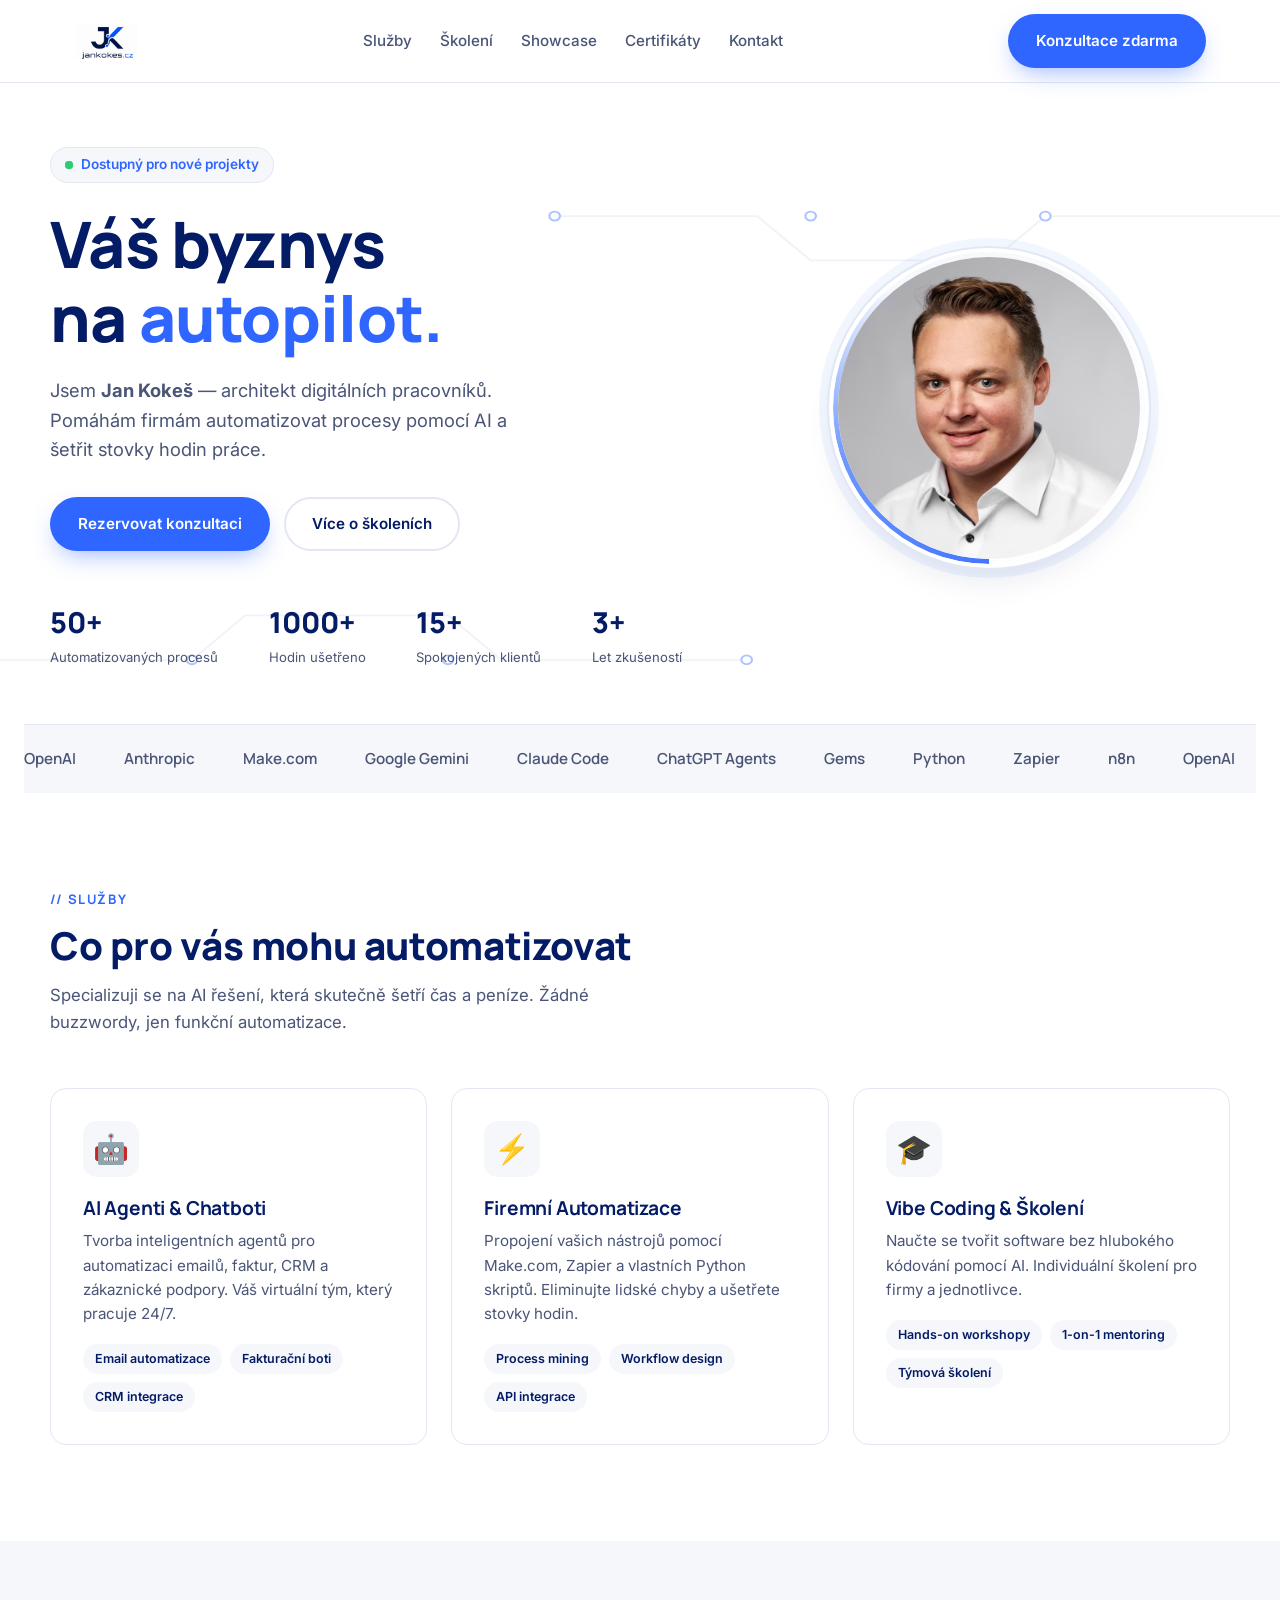
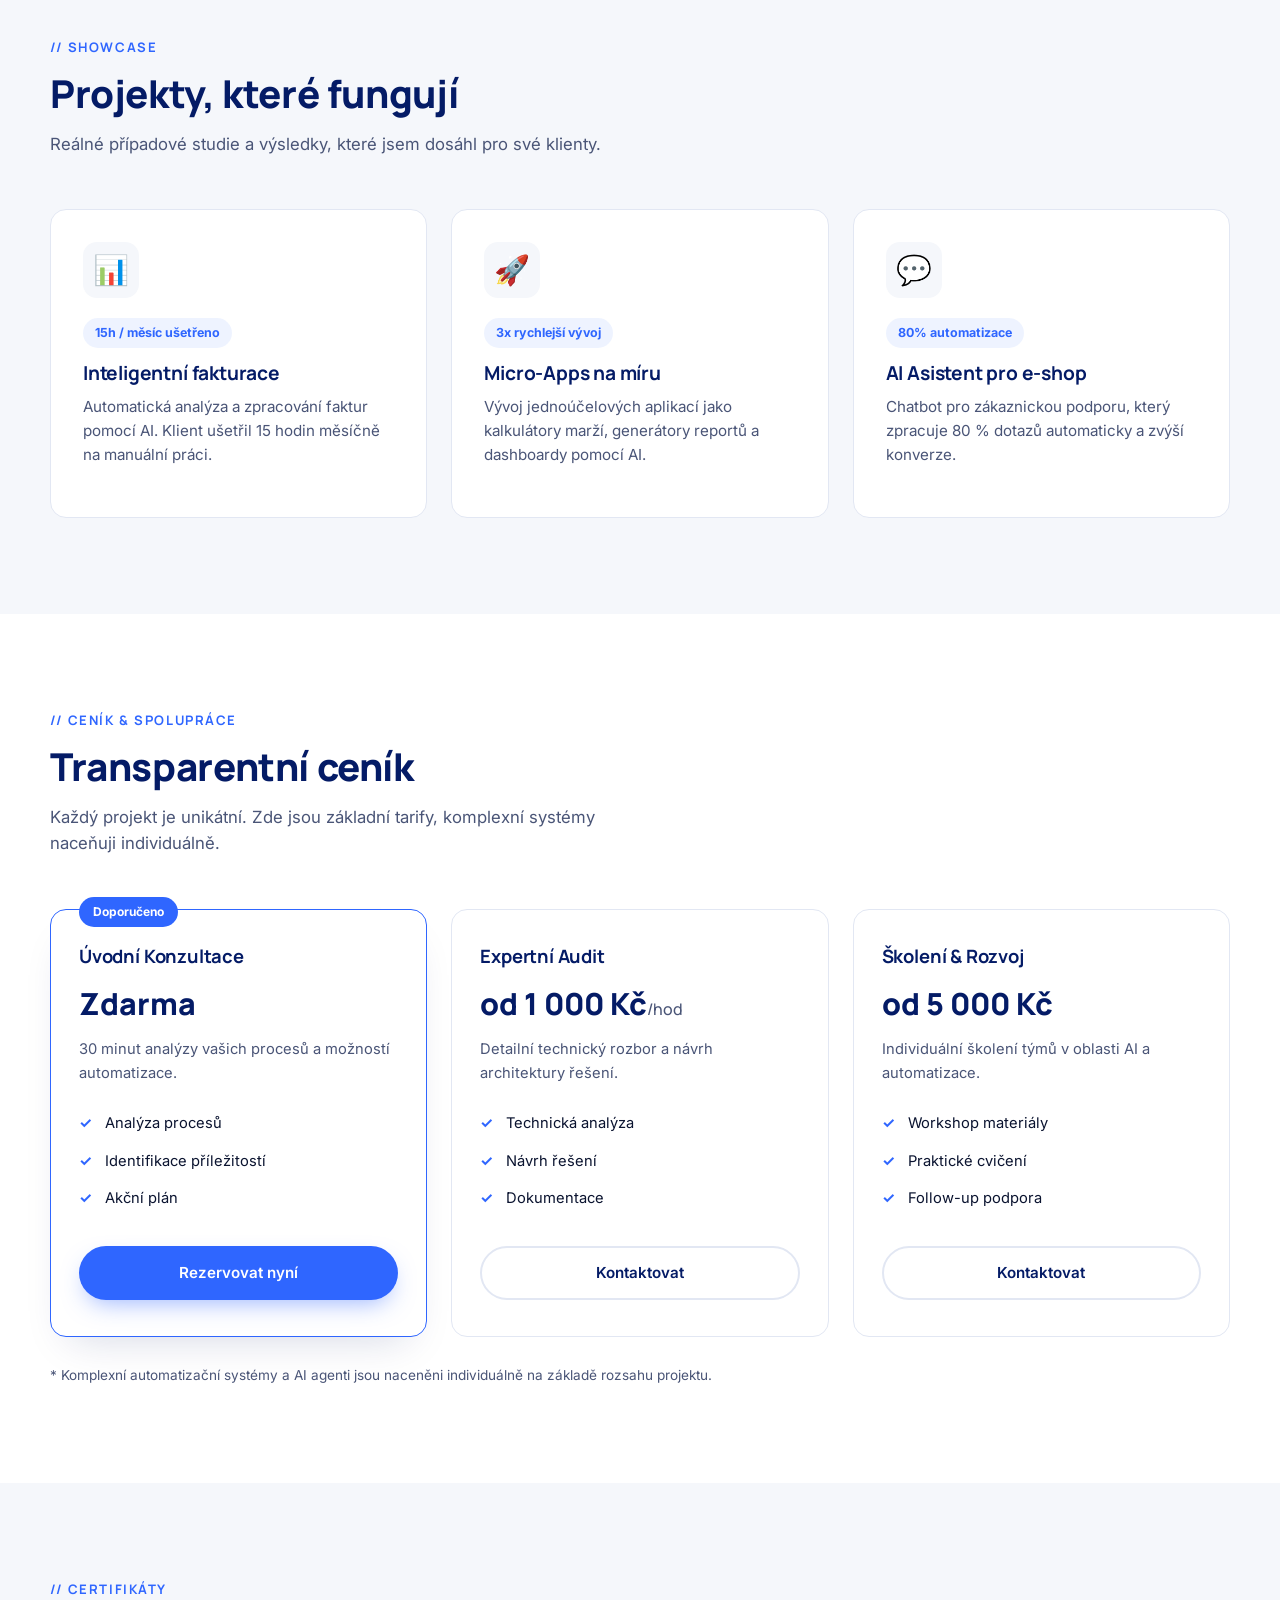
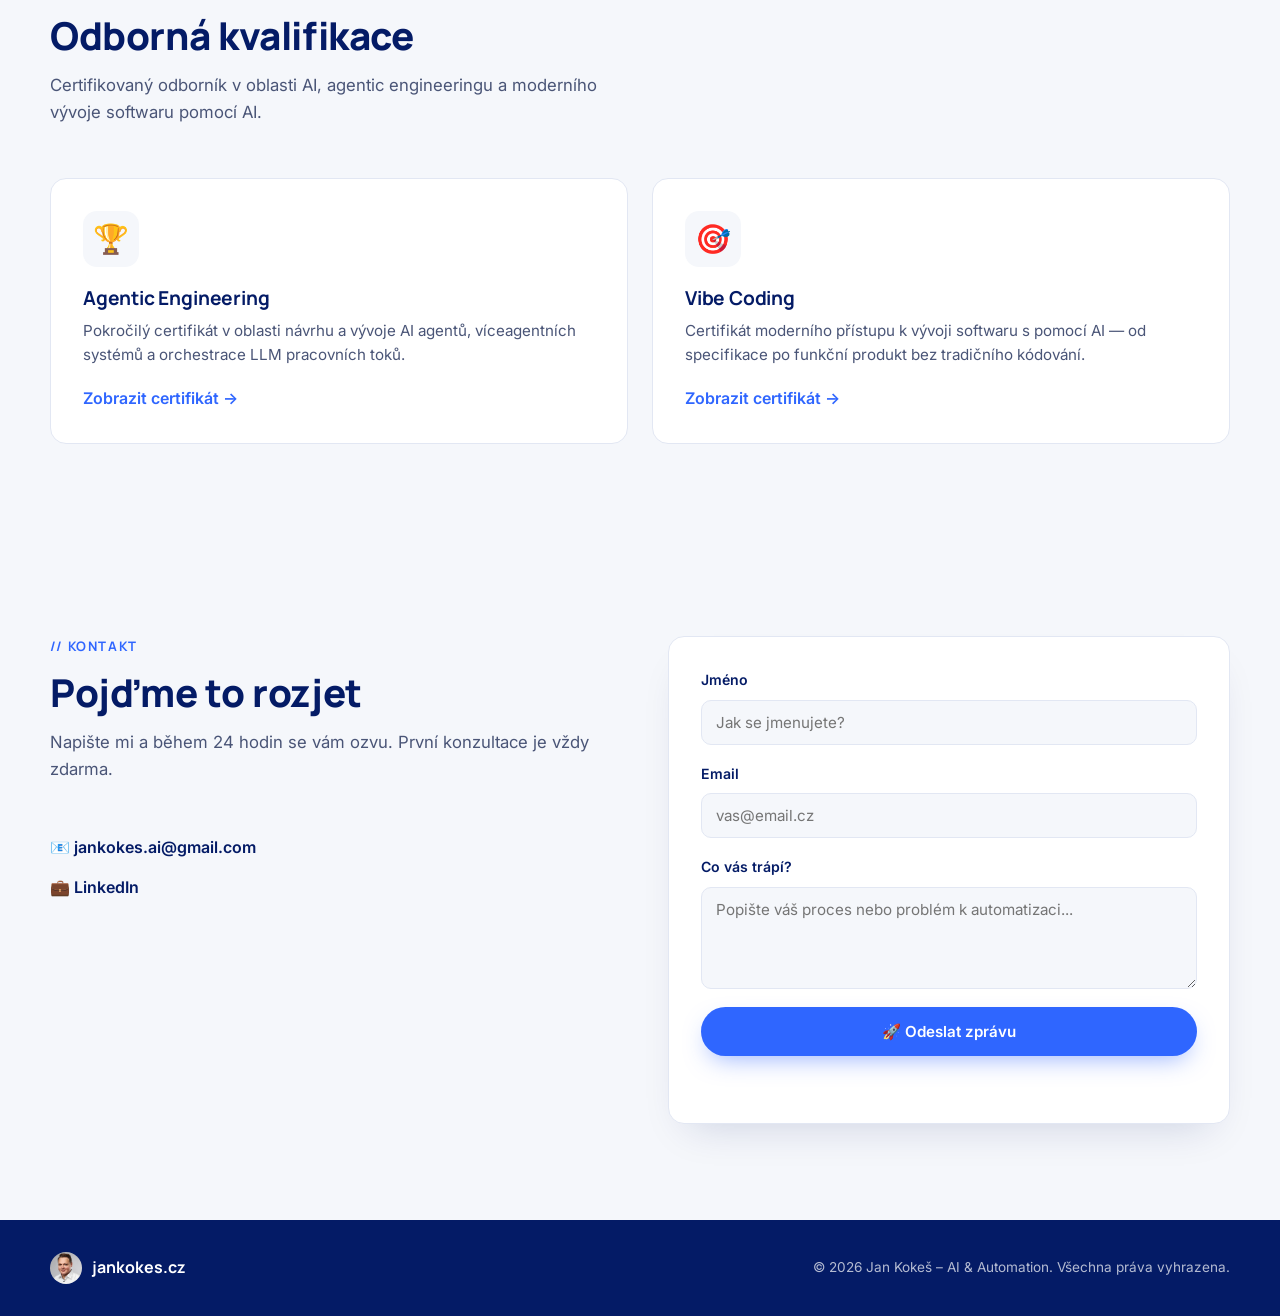
==== index.html @ abc61f86 "Add files via upload" ====
<!DOCTYPE html>
<html lang="cs">
<head>
<meta charset="UTF-8">
<meta name="viewport" content="width=device-width, initial-scale=1.0">
<title>Jan Kokeš — AI & Automation</title>
<meta name="description" content="Jan Kokeš pomáhá firmám automatizovat procesy pomocí AI agentů, workflow nástrojů a vlastních integrací.">
<link rel="preconnect" href="https://fonts.googleapis.com">
<link rel="preconnect" href="https://fonts.gstatic.com" crossorigin>
<link href="https://fonts.googleapis.com/css2?family=Manrope:wght@600;700;800&family=Inter:wght@400;500;600&display=swap" rel="stylesheet">
<link rel="stylesheet" href="style.css">
</head>
<body>

<header class="nav" id="nav">
  <div class="nav-inner">
    <a href="#top" class="brand">
      <img src="assets/logo.jpg" alt="jankokes.cz" class="brand-logo">
    </a>
    <nav class="nav-links">
      <a href="#sluzby">Služby</a>
      <a href="#skoleni">Školení</a>
      <a href="#showcase">Showcase</a>
      <a href="#certifikaty">Certifikáty</a>
      <a href="#kontakt">Kontakt</a>
    </nav>
    <a href="#kontakt" class="btn btn-primary nav-cta">Konzultace zdarma</a>
    <button class="nav-toggle" id="navToggle" aria-label="Otevřít menu" aria-expanded="false">
      <span></span><span></span><span></span>
    </button>
  </div>
  <nav class="nav-mobile" id="navMobile">
    <a href="#sluzby">Služby</a>
    <a href="#skoleni">Školení</a>
    <a href="#showcase">Showcase</a>
    <a href="#certifikaty">Certifikáty</a>
    <a href="#kontakt">Kontakt</a>
    <a href="#kontakt" class="btn btn-primary">Konzultace zdarma</a>
  </nav>
</header>

<main id="top">

  <section class="hero">
    <div class="hero-bg" aria-hidden="true">
      <svg class="circuit" viewBox="0 0 1200 800" preserveAspectRatio="none">
        <path d="M0 650 H180 L230 600 H420 L470 650 H700" />
        <circle cx="180" cy="650" r="5"/>
        <circle cx="420" cy="650" r="5"/>
        <circle cx="700" cy="650" r="5"/>
        <path d="M1200 150 H980 L930 200 H760 L710 150 H520" />
        <circle cx="980" cy="150" r="5"/>
        <circle cx="760" cy="150" r="5"/>
        <circle cx="520" cy="150" r="5"/>
      </svg>
    </div>
    <div class="hero-inner">
      <div class="hero-copy">
        <span class="eyebrow"><span class="dot-pulse"></span> Dostupný pro nové projekty</span>
        <h1>Váš byznys<br>na <span class="accent">autopilot.</span></h1>
        <p class="hero-lead">Jsem <strong>Jan Kokeš</strong> — architekt digitálních pracovníků. Pomáhám firmám automatizovat procesy pomocí AI a šetřit stovky hodin práce.</p>
        <div class="hero-actions">
          <a href="#kontakt" class="btn btn-primary">Rezervovat konzultaci</a>
          <a href="#skoleni" class="btn btn-ghost">Více o školeních</a>
        </div>
        <dl class="stats">
          <div class="stat"><dt>50+</dt><dd>Automatizovaných procesů</dd></div>
          <div class="stat"><dt>1000+</dt><dd>Hodin ušetřeno</dd></div>
          <div class="stat"><dt>15+</dt><dd>Spokojených klientů</dd></div>
          <div class="stat"><dt>3+</dt><dd>Let zkušeností</dd></div>
        </dl>
      </div>
      <div class="hero-photo">
        <div class="photo-frame">
          <video autoplay muted loop playsinline poster="assets/koki_photo.png" aria-label="Jan Kokeš — přerod v AI specialistu">
            <source src="assets/transformation.mp4" type="video/mp4">
          </video>
        </div>
      </div>
    </div>
    <div class="marquee" aria-hidden="true">
      <div class="marquee-track">
        <span>OpenAI</span><span>Anthropic</span><span>Make.com</span><span>Google Gemini</span><span>Claude Code</span><span>ChatGPT Agents</span><span>Gems</span><span>Python</span><span>Zapier</span><span>n8n</span>
        <span>OpenAI</span><span>Anthropic</span><span>Make.com</span><span>Google Gemini</span><span>Claude Code</span><span>ChatGPT Agents</span><span>Gems</span><span>Python</span><span>Zapier</span><span>n8n</span>
      </div>
    </div>
  </section>

  <section id="sluzby" class="section">
    <div class="section-inner">
      <span class="kicker">// SLUŽBY</span>
      <h2>Co pro vás mohu automatizovat</h2>
      <p class="section-lead">Specializuji se na AI řešení, která skutečně šetří čas a peníze. Žádné buzzwordy, jen funkční automatizace.</p>

      <div class="cards-grid">
        <article class="card">
          <div class="card-icon">🤖</div>
          <h3>AI Agenti &amp; Chatboti</h3>
          <p>Tvorba inteligentních agentů pro automatizaci emailů, faktur, CRM a zákaznické podpory. Váš virtuální tým, který pracuje 24/7.</p>
          <ul class="tags">
            <li>Email automatizace</li><li>Fakturační boti</li><li>CRM integrace</li>
          </ul>
        </article>
        <article class="card">
          <div class="card-icon">⚡</div>
          <h3>Firemní Automatizace</h3>
          <p>Propojení vašich nástrojů pomocí Make.com, Zapier a vlastních Python skriptů. Eliminujte lidské chyby a ušetřete stovky hodin.</p>
          <ul class="tags">
            <li>Process mining</li><li>Workflow design</li><li>API integrace</li>
          </ul>
        </article>
        <article class="card">
          <div class="card-icon">🎓</div>
          <h3>Vibe Coding &amp; Školení</h3>
          <p>Naučte se tvořit software bez hlubokého kódování pomocí AI. Individuální školení pro firmy a jednotlivce.</p>
          <ul class="tags">
            <li>Hands-on workshopy</li><li>1-on-1 mentoring</li><li>Týmová školení</li>
          </ul>
        </article>
      </div>
    </div>
  </section>

  <section id="showcase" class="section section-alt">
    <div class="section-inner">
      <span class="kicker">// SHOWCASE</span>
      <h2>Projekty, které fungují</h2>
      <p class="section-lead">Reálné případové studie a výsledky, které jsem dosáhl pro své klienty.</p>

      <div class="cards-grid">
        <article class="card card-stat">
          <div class="card-icon">📊</div>
          <span class="result-badge">15h / měsíc ušetřeno</span>
          <h3>Inteligentní fakturace</h3>
          <p>Automatická analýza a zpracování faktur pomocí AI. Klient ušetřil 15 hodin měsíčně na manuální práci.</p>
        </article>
        <article class="card card-stat">
          <div class="card-icon">🚀</div>
          <span class="result-badge">3x rychlejší vývoj</span>
          <h3>Micro-Apps na míru</h3>
          <p>Vývoj jednoúčelových aplikací jako kalkulátory marží, generátory reportů a dashboardy pomocí AI.</p>
        </article>
        <article class="card card-stat">
          <div class="card-icon">💬</div>
          <span class="result-badge">80% automatizace</span>
          <h3>AI Asistent pro e-shop</h3>
          <p>Chatbot pro zákaznickou podporu, který zpracuje 80 % dotazů automaticky a zvýší konverze.</p>
        </article>
      </div>
    </div>
  </section>

  <section id="skoleni" class="section">
    <div class="section-inner">
      <span class="kicker">// CENÍK &amp; SPOLUPRÁCE</span>
      <h2>Transparentní ceník</h2>
      <p class="section-lead">Každý projekt je unikátní. Zde jsou základní tarify, komplexní systémy naceňuji individuálně.</p>

      <div class="pricing-grid">
        <article class="price-card price-featured">
          <span class="price-badge">Doporučeno</span>
          <h3>Úvodní Konzultace</h3>
          <p class="price">Zdarma</p>
          <p class="price-desc">30 minut analýzy vašich procesů a možností automatizace.</p>
          <ul class="check-list">
            <li>Analýza procesů</li>
            <li>Identifikace příležitostí</li>
            <li>Akční plán</li>
          </ul>
          <a href="#kontakt" class="btn btn-primary btn-block">Rezervovat nyní</a>
        </article>
        <article class="price-card">
          <h3>Expertní Audit</h3>
          <p class="price">od 1 000 Kč<span>/hod</span></p>
          <p class="price-desc">Detailní technický rozbor a návrh architektury řešení.</p>
          <ul class="check-list">
            <li>Technická analýza</li>
            <li>Návrh řešení</li>
            <li>Dokumentace</li>
          </ul>
          <a href="#kontakt" class="btn btn-ghost btn-block">Kontaktovat</a>
        </article>
        <article class="price-card">
          <h3>Školení &amp; Rozvoj</h3>
          <p class="price">od 5 000 Kč</p>
          <p class="price-desc">Individuální školení týmů v oblasti AI a automatizace.</p>
          <ul class="check-list">
            <li>Workshop materiály</li>
            <li>Praktické cvičení</li>
            <li>Follow-up podpora</li>
          </ul>
          <a href="#kontakt" class="btn btn-ghost btn-block">Kontaktovat</a>
        </article>
      </div>
      <p class="price-footnote">* Komplexní automatizační systémy a AI agenti jsou naceněni individuálně na základě rozsahu projektu.</p>
    </div>
  </section>

  <section id="certifikaty" class="section section-alt">
    <div class="section-inner">
      <span class="kicker">// CERTIFIKÁTY</span>
      <h2>Odborná kvalifikace</h2>
      <p class="section-lead">Certifikovaný odborník v oblasti AI, agentic engineeringu a moderního vývoje softwaru pomocí AI.</p>

      <div class="cert-grid">
        <article class="cert-card">
          <div class="card-icon">🏆</div>
          <h3>Agentic Engineering</h3>
          <p>Pokročilý certifikát v oblasti návrhu a vývoje AI agentů, víceagentních systémů a orchestrace LLM pracovních toků.</p>
          <a href="https://assets.macaly-user-data.dev/cx1u9x2fqpk7ql0uc03os9lo/hfukbpk652nn3dp4qxa4cc14/Vl4WT1Eh4EmaMsXhr_wGu.pdf" target="_blank" rel="noopener">Zobrazit certifikát →</a>
        </article>
        <article class="cert-card">
          <div class="card-icon">🎯</div>
          <h3>Vibe Coding</h3>
          <p>Certifikát moderního přístupu k vývoji softwaru s pomocí AI — od specifikace po funkční produkt bez tradičního kódování.</p>
          <a href="https://assets.macaly-user-data.dev/cx1u9x2fqpk7ql0uc03os9lo/hfukbpk652nn3dp4qxa4cc14/EtrC2iC5NYOgSVzGKDcLj.pdf" target="_blank" rel="noopener">Zobrazit certifikát →</a>
        </article>
      </div>
    </div>
  </section>

  <section id="kontakt" class="section section-contact">
    <div class="section-inner contact-inner">
      <div class="contact-copy">
        <span class="kicker">// KONTAKT</span>
        <h2>Pojďme to rozjet</h2>
        <p class="section-lead">Napište mi a během 24 hodin se vám ozvu. První konzultace je vždy zdarma.</p>
        <div class="contact-direct">
          <a href="mailto:jankokes.ai@gmail.com">📧 jankokes.ai@gmail.com</a>
          <a href="https://linkedin.com/" target="_blank" rel="noopener">💼 LinkedIn</a>
        </div>
      </div>

      <form class="contact-form" id="contactForm" action="https://api.web3forms.com/submit" method="POST">
        <input type="hidden" name="access_key" value="933d1fe5-aa3f-4f69-8b33-59ef19b9f9a7">
        <input type="hidden" name="subject" value="Nová zpráva z jankokes.cz">
        <input type="checkbox" name="botcheck" class="hidden-field" style="display:none">

        <label>
          Jméno
          <input type="text" name="name" required placeholder="Jak se jmenujete?">
        </label>
        <label>
          Email
          <input type="email" name="email" required placeholder="vas@email.cz">
        </label>
        <label>
          Co vás trápí?
          <textarea name="message" rows="4" required placeholder="Popište váš proces nebo problém k automatizaci..."></textarea>
        </label>
        <button type="submit" class="btn btn-primary btn-block">🚀 Odeslat zprávu</button>
        <p class="form-status" id="formStatus" role="status"></p>
      </form>
    </div>
  </section>

</main>

<footer class="footer">
  <div class="footer-inner">
    <div class="footer-brand">
      <img src="assets/koki_photo.png" alt="Jan Kokeš" class="footer-photo">
      <span>jankokes.cz</span>
    </div>
    <p>© 2026 Jan Kokeš – AI &amp; Automation. Všechna práva vyhrazena.</p>
  </div>
</footer>

<script src="script.js"></script>
</body>
</html>
---- style.css ----
:root {
  --navy: #041B66;
  --blue: #2F66FF;
  --blue-light: #5E8CFF;
  --white: #FFFFFF;
  --gray-bg: #F5F7FB;
  --ink: #0B1430;
  --ink-soft: #4A5577;
  --border: #E2E7F3;
  --shadow: 0 20px 40px -20px rgba(4, 27, 102, 0.18);
  --radius: 16px;
  --font-display: 'Manrope', sans-serif;
  --font-body: 'Inter', sans-serif;
}

* { margin: 0; padding: 0; box-sizing: border-box; }

html { scroll-behavior: smooth; }

@media (prefers-reduced-motion: reduce) {
  html { scroll-behavior: auto; }
  * { animation-duration: 0.01ms !important; animation-iteration-count: 1 !important; transition-duration: 0.01ms !important; }
}

body {
  font-family: var(--font-body);
  color: var(--ink);
  background: var(--white);
  line-height: 1.6;
  -webkit-font-smoothing: antialiased;
}

h1, h2, h3 {
  font-family: var(--font-display);
  color: var(--navy);
  line-height: 1.15;
  letter-spacing: -0.01em;
}

a { color: inherit; text-decoration: none; }

img { max-width: 100%; display: block; }

.accent { color: var(--blue); }

/* ===== NAV ===== */
.nav {
  position: sticky;
  top: 0;
  z-index: 100;
  background: rgba(255, 255, 255, 0.9);
  backdrop-filter: blur(10px);
  border-bottom: 1px solid var(--border);
}

.nav-inner {
  max-width: 1180px;
  margin: 0 auto;
  padding: 14px 24px;
  display: flex;
  align-items: center;
  justify-content: space-between;
  gap: 24px;
}

.brand-logo {
  height: 36px;
  width: auto;
}

.nav-links {
  display: flex;
  gap: 28px;
  font-weight: 500;
  font-size: 0.95rem;
  color: var(--ink-soft);
}

.nav-links a:hover { color: var(--blue); }

.nav-cta { white-space: nowrap; }

.nav-toggle {
  display: none;
  flex-direction: column;
  justify-content: center;
  gap: 5px;
  width: 32px;
  height: 32px;
  background: none;
  border: none;
  cursor: pointer;
}

.nav-toggle span {
  display: block;
  height: 2px;
  width: 100%;
  background: var(--navy);
  border-radius: 2px;
  transition: transform 0.25s ease, opacity 0.25s ease;
}

.nav-toggle.open span:nth-child(1) { transform: translateY(7px) rotate(45deg); }
.nav-toggle.open span:nth-child(2) { opacity: 0; }
.nav-toggle.open span:nth-child(3) { transform: translateY(-7px) rotate(-45deg); }

.nav-mobile {
  display: none;
  flex-direction: column;
  gap: 4px;
  padding: 8px 24px 20px;
  border-top: 1px solid var(--border);
}

.nav-mobile a {
  padding: 12px 4px;
  font-weight: 500;
  color: var(--ink-soft);
  border-bottom: 1px solid var(--border);
}

.nav-mobile .btn { margin-top: 12px; text-align: center; }

.nav-mobile.open { display: flex; }

/* ===== BUTTONS ===== */
.btn {
  display: inline-flex;
  align-items: center;
  justify-content: center;
  padding: 13px 26px;
  border-radius: 999px;
  font-weight: 600;
  font-size: 0.95rem;
  font-family: var(--font-body);
  cursor: pointer;
  border: 2px solid transparent;
  transition: transform 0.15s ease, box-shadow 0.15s ease, background 0.15s ease, color 0.15s ease;
}

.btn:focus-visible {
  outline: 3px solid var(--blue-light);
  outline-offset: 2px;
}

.btn-primary {
  background: var(--blue);
  color: var(--white);
  box-shadow: 0 10px 24px -8px rgba(47, 102, 255, 0.5);
}

.btn-primary:hover {
  background: var(--navy);
  transform: translateY(-1px);
}

.btn-ghost {
  background: transparent;
  border-color: var(--border);
  color: var(--navy);
}

.btn-ghost:hover {
  border-color: var(--blue);
  color: var(--blue);
}

.btn-block { width: 100%; }

/* ===== HERO ===== */
.hero {
  position: relative;
  overflow: hidden;
  padding: 64px 24px 0;
}

.hero-bg {
  position: absolute;
  inset: 0;
  z-index: 0;
  pointer-events: none;
}

.circuit {
  width: 100%;
  height: 100%;
  opacity: 0.5;
}

.circuit path {
  fill: none;
  stroke: var(--border);
  stroke-width: 2;
}

.circuit circle {
  fill: var(--white);
  stroke: var(--blue-light);
  stroke-width: 2;
}

.hero-inner {
  position: relative;
  z-index: 1;
  max-width: 1180px;
  margin: 0 auto;
  display: grid;
  grid-template-columns: 1.15fr 0.85fr;
  gap: 48px;
  align-items: center;
  padding-bottom: 56px;
}

.eyebrow {
  display: inline-flex;
  align-items: center;
  gap: 8px;
  font-size: 0.85rem;
  font-weight: 600;
  color: var(--blue);
  background: var(--gray-bg);
  border: 1px solid var(--border);
  padding: 6px 14px;
  border-radius: 999px;
  margin-bottom: 24px;
}

.dot-pulse {
  width: 8px;
  height: 8px;
  border-radius: 50%;
  background: #2ecc71;
  position: relative;
}

.dot-pulse::after {
  content: '';
  position: absolute;
  inset: 0;
  border-radius: 50%;
  background: #2ecc71;
  animation: pulse 1.8s ease-out infinite;
}

@keyframes pulse {
  0% { transform: scale(1); opacity: 0.7; }
  100% { transform: scale(2.6); opacity: 0; }
}

.hero h1 {
  font-size: clamp(2.6rem, 5vw, 4rem);
  font-weight: 800;
  margin-bottom: 22px;
}

.hero-lead {
  font-size: 1.15rem;
  color: var(--ink-soft);
  max-width: 480px;
  margin-bottom: 32px;
}

.hero-actions {
  display: flex;
  gap: 14px;
  flex-wrap: wrap;
  margin-bottom: 48px;
}

.stats {
  display: grid;
  grid-template-columns: repeat(4, auto);
  gap: 32px;
}

.stat dt {
  font-family: var(--font-display);
  font-size: 1.8rem;
  font-weight: 800;
  color: var(--navy);
}

.stat dd {
  font-size: 0.82rem;
  color: var(--ink-soft);
  margin-top: 2px;
}

.hero-photo { display: flex; justify-content: center; }

.photo-frame {
  position: relative;
  width: min(320px, 80%);
  aspect-ratio: 1;
  border-radius: 50%;
  background: linear-gradient(155deg, var(--gray-bg), var(--white));
  border: 4px solid var(--white);
  outline: 2px solid var(--border);
  display: flex;
  align-items: center;
  justify-content: center;
  overflow: hidden;
  box-shadow: var(--shadow), 0 0 0 10px rgba(47, 102, 255, 0.06);
}

.photo-frame::before {
  content: '';
  position: absolute;
  inset: 0;
  border-radius: 50%;
  background: conic-gradient(from 180deg, var(--blue) 0deg, var(--blue-light) 70deg, transparent 140deg, transparent 360deg);
  opacity: 0.9;
  z-index: 0;
}

.photo-frame img,
.photo-frame video {
  position: relative;
  z-index: 1;
  width: calc(100% - 10px);
  height: calc(100% - 10px);
  border-radius: 50%;
  object-fit: cover;
  object-position: center 15%;
  background: var(--white);
}

/* ===== MARQUEE ===== */
.marquee {
  position: relative;
  z-index: 1;
  border-top: 1px solid var(--border);
  overflow: hidden;
  padding: 22px 0;
  background: var(--gray-bg);
}

.marquee-track {
  display: flex;
  gap: 48px;
  white-space: nowrap;
  animation: scroll 28s linear infinite;
  width: max-content;
}

.marquee-track span {
  font-family: var(--font-display);
  font-weight: 600;
  color: var(--ink-soft);
  font-size: 0.95rem;
}

@keyframes scroll {
  from { transform: translateX(0); }
  to { transform: translateX(-50%); }
}

/* ===== SECTIONS ===== */
.section { padding: 96px 24px; }

.section-alt { background: var(--gray-bg); }

.section-inner {
  max-width: 1180px;
  margin: 0 auto;
}

.kicker {
  display: block;
  font-family: var(--font-display);
  font-weight: 700;
  font-size: 0.82rem;
  letter-spacing: 0.12em;
  color: var(--blue);
  margin-bottom: 14px;
}

.section h2 {
  font-size: clamp(1.9rem, 3vw, 2.5rem);
  font-weight: 800;
  margin-bottom: 14px;
}

.section-lead {
  color: var(--ink-soft);
  font-size: 1.05rem;
  max-width: 600px;
  margin-bottom: 52px;
}

/* ===== CARDS ===== */
.cards-grid {
  display: grid;
  grid-template-columns: repeat(3, 1fr);
  gap: 24px;
}

.card {
  background: var(--white);
  border: 1px solid var(--border);
  border-radius: var(--radius);
  padding: 32px;
  transition: transform 0.2s ease, box-shadow 0.2s ease, border-color 0.2s ease;
}

.section-alt .card { background: var(--white); }

.card:hover {
  transform: translateY(-4px);
  box-shadow: var(--shadow);
  border-color: var(--blue-light);
}

.card-icon {
  font-size: 1.8rem;
  width: 56px;
  height: 56px;
  display: flex;
  align-items: center;
  justify-content: center;
  background: var(--gray-bg);
  border-radius: 14px;
  margin-bottom: 20px;
}

.card h3 {
  font-size: 1.2rem;
  margin-bottom: 10px;
}

.card p {
  color: var(--ink-soft);
  font-size: 0.95rem;
  margin-bottom: 18px;
}

.tags {
  display: flex;
  flex-wrap: wrap;
  gap: 8px;
  list-style: none;
}

.tags li {
  font-size: 0.78rem;
  font-weight: 600;
  color: var(--navy);
  background: var(--gray-bg);
  padding: 5px 12px;
  border-radius: 999px;
}

.card-stat { position: relative; }

.result-badge {
  display: inline-block;
  font-size: 0.78rem;
  font-weight: 700;
  color: var(--blue);
  background: rgba(47, 102, 255, 0.08);
  padding: 5px 12px;
  border-radius: 999px;
  margin-bottom: 14px;
}

/* ===== PRICING ===== */
.pricing-grid {
  display: grid;
  grid-template-columns: repeat(3, 1fr);
  gap: 24px;
}

.price-card {
  background: var(--white);
  border: 1px solid var(--border);
  border-radius: var(--radius);
  padding: 36px 28px;
  display: flex;
  flex-direction: column;
  position: relative;
}

.price-featured {
  border-color: var(--blue);
  box-shadow: var(--shadow);
}

.price-badge {
  position: absolute;
  top: -13px;
  left: 28px;
  background: var(--blue);
  color: var(--white);
  font-size: 0.75rem;
  font-weight: 700;
  padding: 5px 14px;
  border-radius: 999px;
}

.price-card h3 {
  font-size: 1.15rem;
  margin-bottom: 12px;
}

.price {
  font-family: var(--font-display);
  font-size: 1.9rem;
  font-weight: 800;
  color: var(--navy);
  margin-bottom: 10px;
}

.price span {
  font-size: 1rem;
  font-weight: 500;
  color: var(--ink-soft);
}

.price-desc {
  color: var(--ink-soft);
  font-size: 0.92rem;
  margin-bottom: 20px;
}

.check-list {
  list-style: none;
  margin-bottom: 28px;
  flex: 1;
}

.check-list li {
  font-size: 0.92rem;
  color: var(--ink);
  padding: 7px 0 7px 26px;
  position: relative;
}

.check-list li::before {
  content: '✓';
  position: absolute;
  left: 0;
  color: var(--blue);
  font-weight: 700;
}

.price-footnote {
  margin-top: 28px;
  font-size: 0.85rem;
  color: var(--ink-soft);
}

/* ===== CERTIFICATES ===== */
.cert-grid {
  display: grid;
  grid-template-columns: repeat(2, 1fr);
  gap: 24px;
}

.cert-card {
  background: var(--white);
  border: 1px solid var(--border);
  border-radius: var(--radius);
  padding: 32px;
  transition: transform 0.2s ease, box-shadow 0.2s ease;
}

.cert-card:hover {
  transform: translateY(-4px);
  box-shadow: var(--shadow);
}

.cert-card h3 {
  font-size: 1.2rem;
  margin-bottom: 10px;
}

.cert-card p {
  color: var(--ink-soft);
  font-size: 0.95rem;
  margin-bottom: 18px;
}

.cert-card a {
  font-weight: 600;
  color: var(--blue);
}

.cert-card a:hover { color: var(--navy); }

/* ===== CONTACT ===== */
.section-contact { background: var(--gray-bg); }

.contact-inner {
  display: grid;
  grid-template-columns: 1fr 1fr;
  gap: 56px;
  align-items: start;
}

.contact-direct {
  display: flex;
  flex-direction: column;
  gap: 14px;
  margin-top: 28px;
}

.contact-direct a {
  font-weight: 600;
  color: var(--navy);
}

.contact-direct a:hover { color: var(--blue); }

.contact-form {
  background: var(--white);
  border: 1px solid var(--border);
  border-radius: var(--radius);
  padding: 32px;
  display: flex;
  flex-direction: column;
  gap: 18px;
  box-shadow: var(--shadow);
}

.contact-form label {
  display: flex;
  flex-direction: column;
  gap: 8px;
  font-size: 0.88rem;
  font-weight: 600;
  color: var(--navy);
}

.contact-form input,
.contact-form textarea {
  font-family: var(--font-body);
  font-size: 0.95rem;
  padding: 12px 14px;
  border: 1px solid var(--border);
  border-radius: 10px;
  background: var(--gray-bg);
  color: var(--ink);
  resize: vertical;
}

.contact-form input:focus,
.contact-form textarea:focus {
  outline: none;
  border-color: var(--blue);
  background: var(--white);
}

.hidden-field { display: none !important; }

.form-status {
  font-size: 0.88rem;
  text-align: center;
  min-height: 1.2em;
}

.form-status.success { color: #1a9e5c; }
.form-status.error { color: #d6463f; }

/* ===== FOOTER ===== */
.footer {
  background: var(--navy);
  color: rgba(255, 255, 255, 0.7);
  padding: 32px 24px;
}

.footer-inner {
  max-width: 1180px;
  margin: 0 auto;
  display: flex;
  align-items: center;
  justify-content: space-between;
  gap: 16px;
  flex-wrap: wrap;
}

.footer-brand {
  display: flex;
  align-items: center;
  gap: 10px;
  font-family: var(--font-display);
  font-weight: 700;
  color: var(--white);
}

.footer-photo {
  width: 32px;
  height: 32px;
  border-radius: 50%;
  object-fit: cover;
  background: var(--white);
}

.footer p { font-size: 0.85rem; }

/* ===== RESPONSIVE ===== */
@media (max-width: 900px) {
  .nav-links { display: none; }
  .nav-cta { display: none; }
  .nav-toggle { display: flex; }

  .hero-inner {
    grid-template-columns: 1fr;
    text-align: center;
  }

  .hero-lead { margin-left: auto; margin-right: auto; }
  .hero-actions { justify-content: center; }
  .stats { justify-content: center; }
  .hero-photo { order: -1; margin-bottom: 12px; }
  .photo-frame { width: min(260px, 70vw); }

  .cards-grid,
  .pricing-grid,
  .cert-grid {
    grid-template-columns: 1fr;
  }

  .contact-inner {
    grid-template-columns: 1fr;
  }
}

@media (max-width: 540px) {
  .stats { grid-template-columns: repeat(2, auto); }
  .hero h1 { font-size: 2.4rem; }
  .section { padding: 64px 20px; }
}
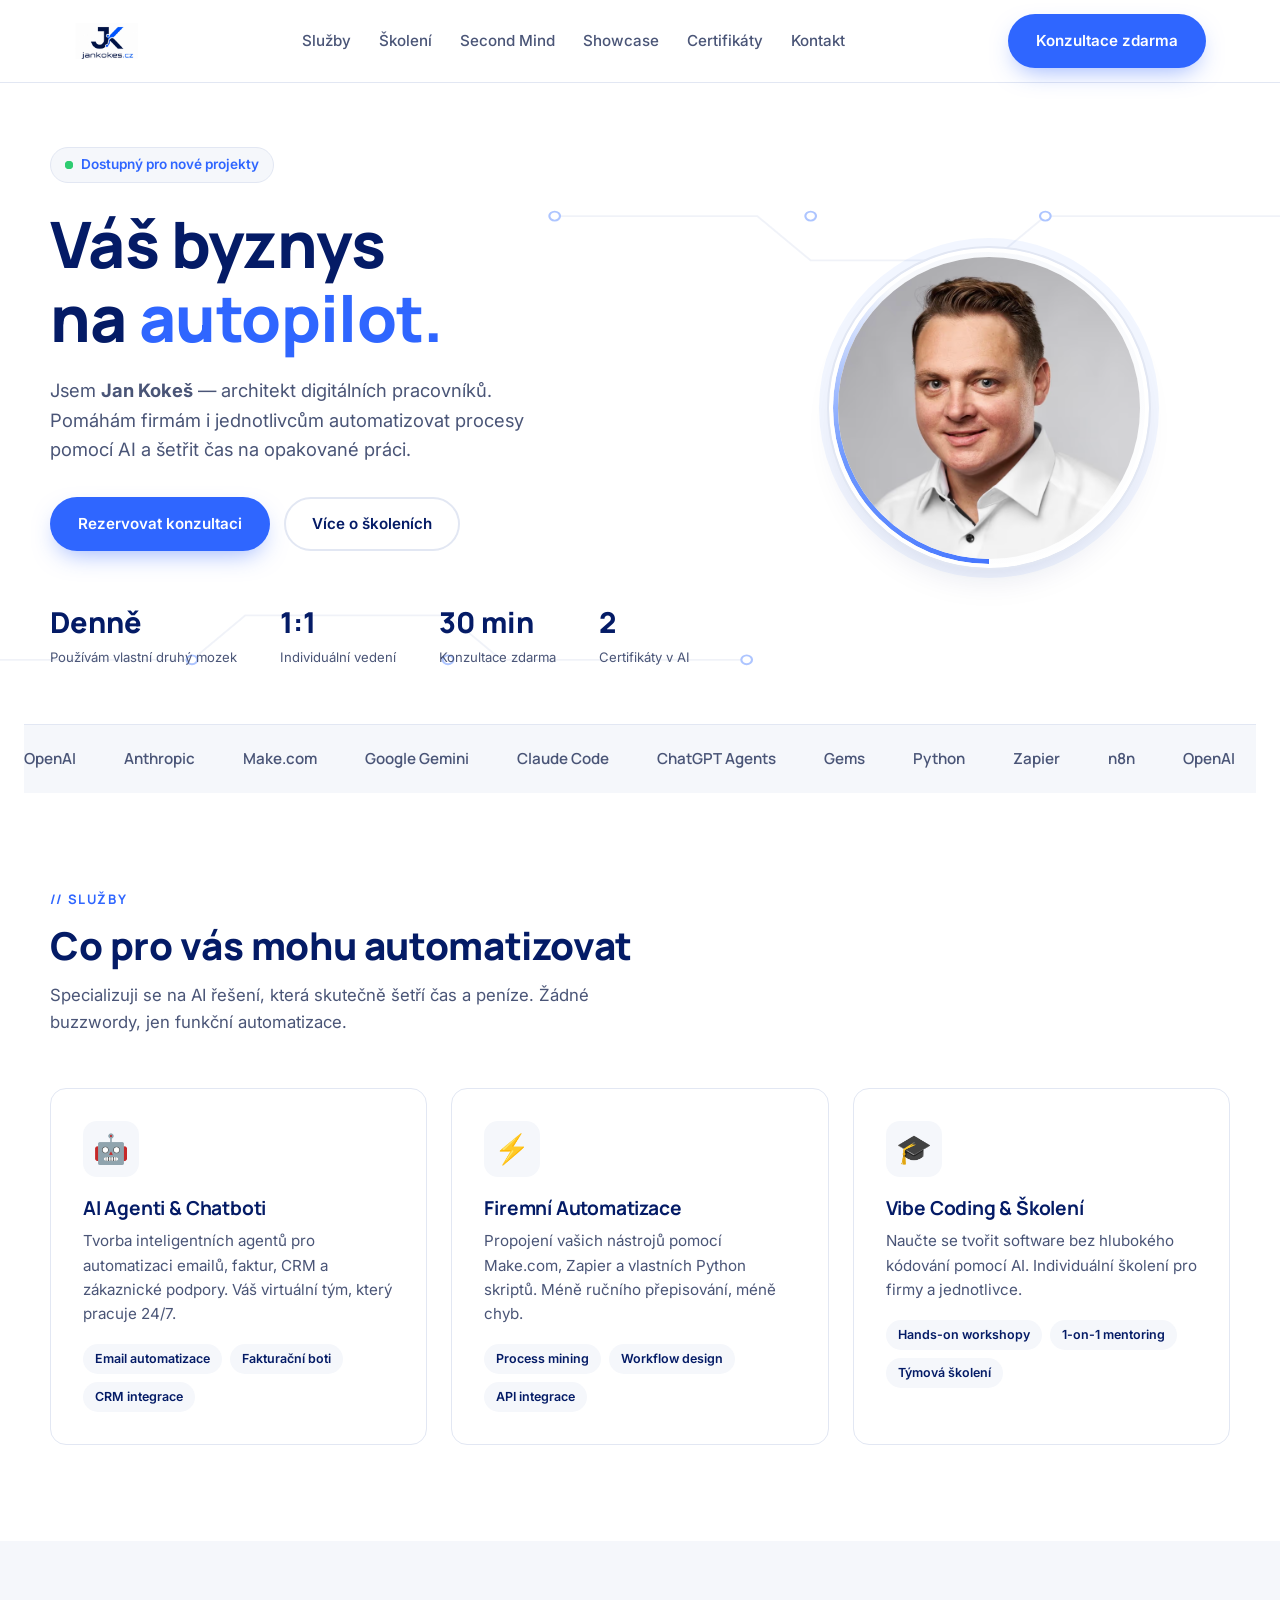
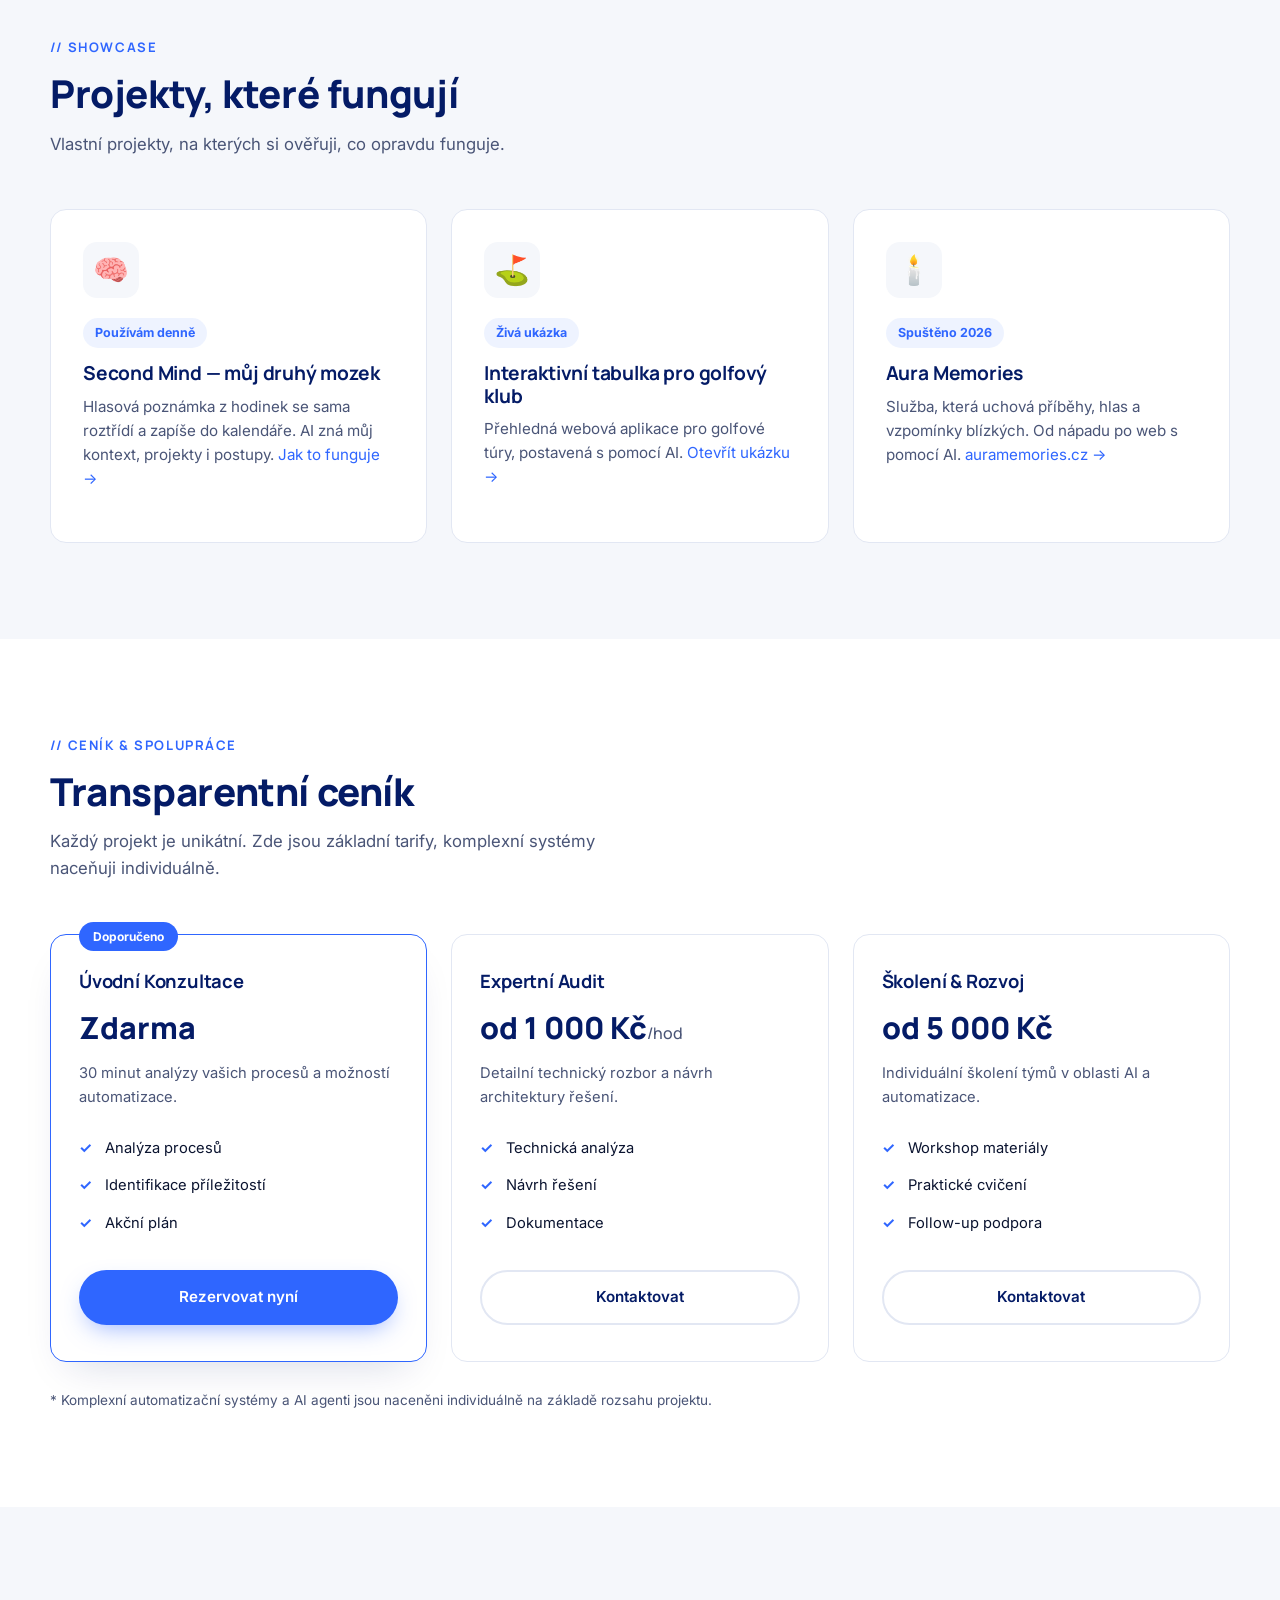
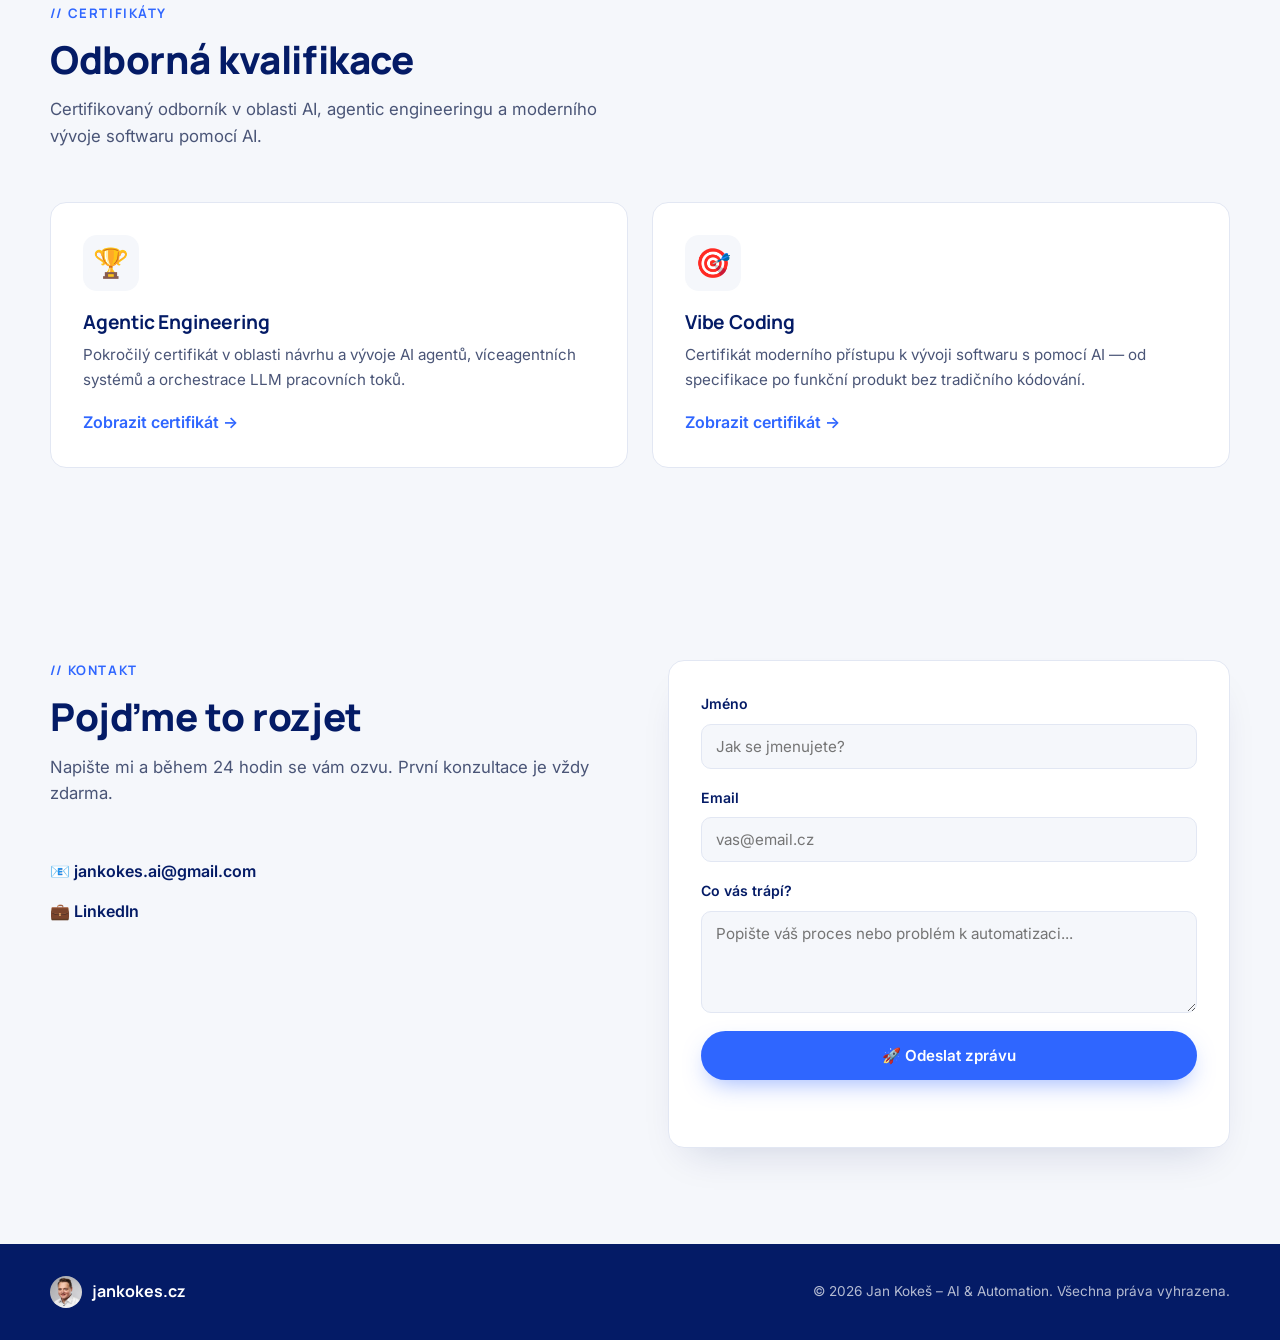
==== commit 94729715: "Second Mind: nová vstupní stránka, pravdivá čísla a skutečné projekty Co-Authored-By: Claude Opus 5." ====
--- a/index.html
+++ b/index.html
@@ -20,6 +20,7 @@
     <nav class="nav-links">
       <a href="#sluzby">Služby</a>
       <a href="#skoleni">Školení</a>
+      <a href="second-mind.html">Second Mind</a>
       <a href="#showcase">Showcase</a>
       <a href="#certifikaty">Certifikáty</a>
       <a href="#kontakt">Kontakt</a>
@@ -32,6 +33,7 @@
   <nav class="nav-mobile" id="navMobile">
     <a href="#sluzby">Služby</a>
     <a href="#skoleni">Školení</a>
+    <a href="second-mind.html">Second Mind</a>
     <a href="#showcase">Showcase</a>
     <a href="#certifikaty">Certifikáty</a>
     <a href="#kontakt">Kontakt</a>
@@ -58,16 +60,16 @@
       <div class="hero-copy">
         <span class="eyebrow"><span class="dot-pulse"></span> Dostupný pro nové projekty</span>
         <h1>Váš byznys<br>na <span class="accent">autopilot.</span></h1>
-        <p class="hero-lead">Jsem <strong>Jan Kokeš</strong> — architekt digitálních pracovníků. Pomáhám firmám automatizovat procesy pomocí AI a šetřit stovky hodin práce.</p>
+        <p class="hero-lead">Jsem <strong>Jan Kokeš</strong> — architekt digitálních pracovníků. Pomáhám firmám i jednotlivcům automatizovat procesy pomocí AI a šetřit čas na opakované práci.</p>
         <div class="hero-actions">
           <a href="#kontakt" class="btn btn-primary">Rezervovat konzultaci</a>
           <a href="#skoleni" class="btn btn-ghost">Více o školeních</a>
         </div>
         <dl class="stats">
-          <div class="stat"><dt>50+</dt><dd>Automatizovaných procesů</dd></div>
-          <div class="stat"><dt>1000+</dt><dd>Hodin ušetřeno</dd></div>
-          <div class="stat"><dt>15+</dt><dd>Spokojených klientů</dd></div>
-          <div class="stat"><dt>3+</dt><dd>Let zkušeností</dd></div>
+          <div class="stat"><dt>Denně</dt><dd>Používám vlastní druhý mozek</dd></div>
+          <div class="stat"><dt>1:1</dt><dd>Individuální vedení</dd></div>
+          <div class="stat"><dt>30 min</dt><dd>Konzultace zdarma</dd></div>
+          <div class="stat"><dt>2</dt><dd>Certifikáty v AI</dd></div>
         </dl>
       </div>
       <div class="hero-photo">
@@ -104,7 +106,7 @@
         <article class="card">
           <div class="card-icon">⚡</div>
           <h3>Firemní Automatizace</h3>
-          <p>Propojení vašich nástrojů pomocí Make.com, Zapier a vlastních Python skriptů. Eliminujte lidské chyby a ušetřete stovky hodin.</p>
+          <p>Propojení vašich nástrojů pomocí Make.com, Zapier a vlastních Python skriptů. Méně ručního přepisování, méně chyb.</p>
           <ul class="tags">
             <li>Process mining</li><li>Workflow design</li><li>API integrace</li>
           </ul>
@@ -125,26 +127,26 @@
     <div class="section-inner">
       <span class="kicker">// SHOWCASE</span>
       <h2>Projekty, které fungují</h2>
-      <p class="section-lead">Reálné případové studie a výsledky, které jsem dosáhl pro své klienty.</p>
+      <p class="section-lead">Vlastní projekty, na kterých si ověřuji, co opravdu funguje.</p>
 
       <div class="cards-grid">
         <article class="card card-stat">
-          <div class="card-icon">📊</div>
-          <span class="result-badge">15h / měsíc ušetřeno</span>
-          <h3>Inteligentní fakturace</h3>
-          <p>Automatická analýza a zpracování faktur pomocí AI. Klient ušetřil 15 hodin měsíčně na manuální práci.</p>
+          <div class="card-icon">🧠</div>
+          <span class="result-badge">Používám denně</span>
+          <h3>Second Mind — můj druhý mozek</h3>
+          <p>Hlasová poznámka z hodinek se sama roztřídí a zapíše do kalendáře. AI zná můj kontext, projekty i postupy. <a href="second-mind.html" class="accent">Jak to funguje →</a></p>
         </article>
         <article class="card card-stat">
-          <div class="card-icon">🚀</div>
-          <span class="result-badge">3x rychlejší vývoj</span>
-          <h3>Micro-Apps na míru</h3>
-          <p>Vývoj jednoúčelových aplikací jako kalkulátory marží, generátory reportů a dashboardy pomocí AI.</p>
+          <div class="card-icon">⛳</div>
+          <span class="result-badge">Živá ukázka</span>
+          <h3>Interaktivní tabulka pro golfový klub</h3>
+          <p>Přehledná webová aplikace pro golfové túry, postavená s pomocí AI. <a href="https://golfove-tury-gclk.netlify.app/" target="_blank" rel="noopener" class="accent">Otevřít ukázku →</a></p>
         </article>
         <article class="card card-stat">
-          <div class="card-icon">💬</div>
-          <span class="result-badge">80% automatizace</span>
-          <h3>AI Asistent pro e-shop</h3>
-          <p>Chatbot pro zákaznickou podporu, který zpracuje 80 % dotazů automaticky a zvýší konverze.</p>
+          <div class="card-icon">🕯️</div>
+          <span class="result-badge">Spuštěno 2026</span>
+          <h3>Aura Memories</h3>
+          <p>Služba, která uchová příběhy, hlas a vzpomínky blízkých. Od nápadu po web s pomocí AI. <a href="https://auramemories.cz" target="_blank" rel="noopener" class="accent">auramemories.cz →</a></p>
         </article>
       </div>
     </div>
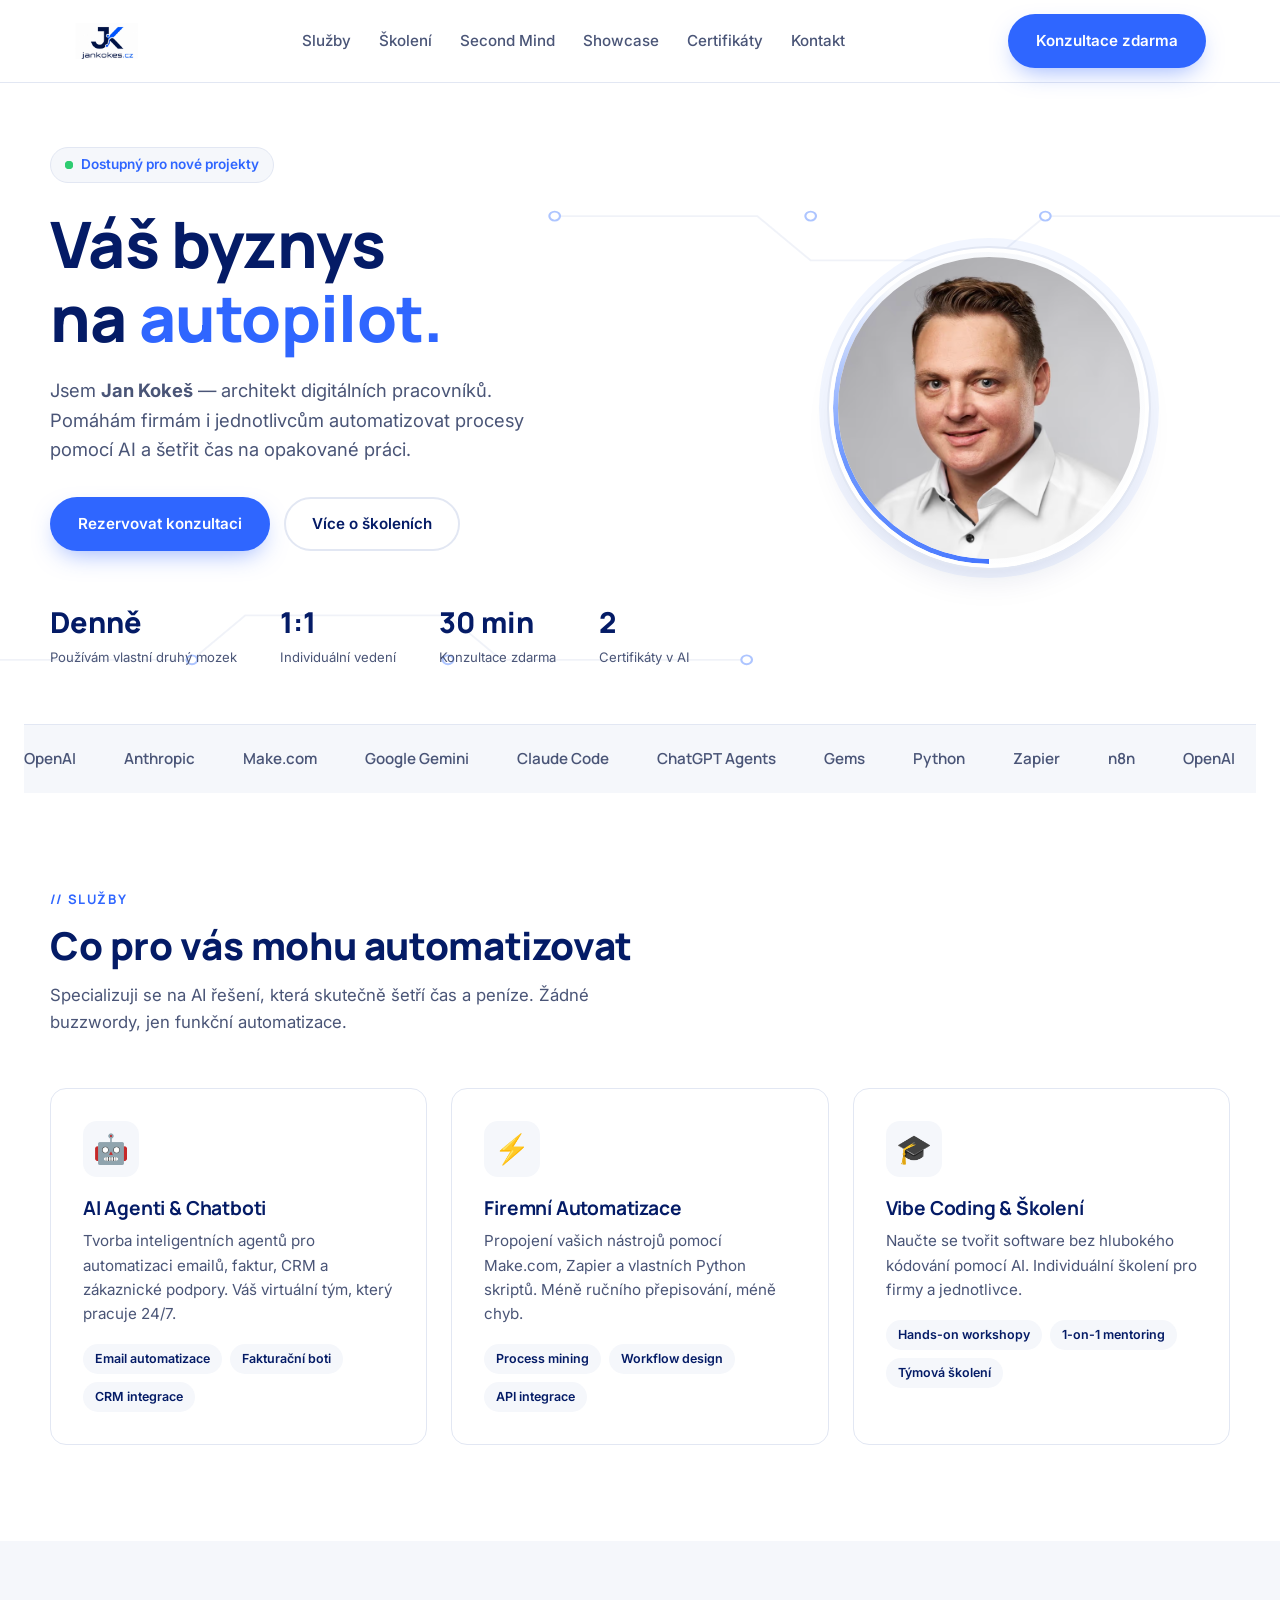
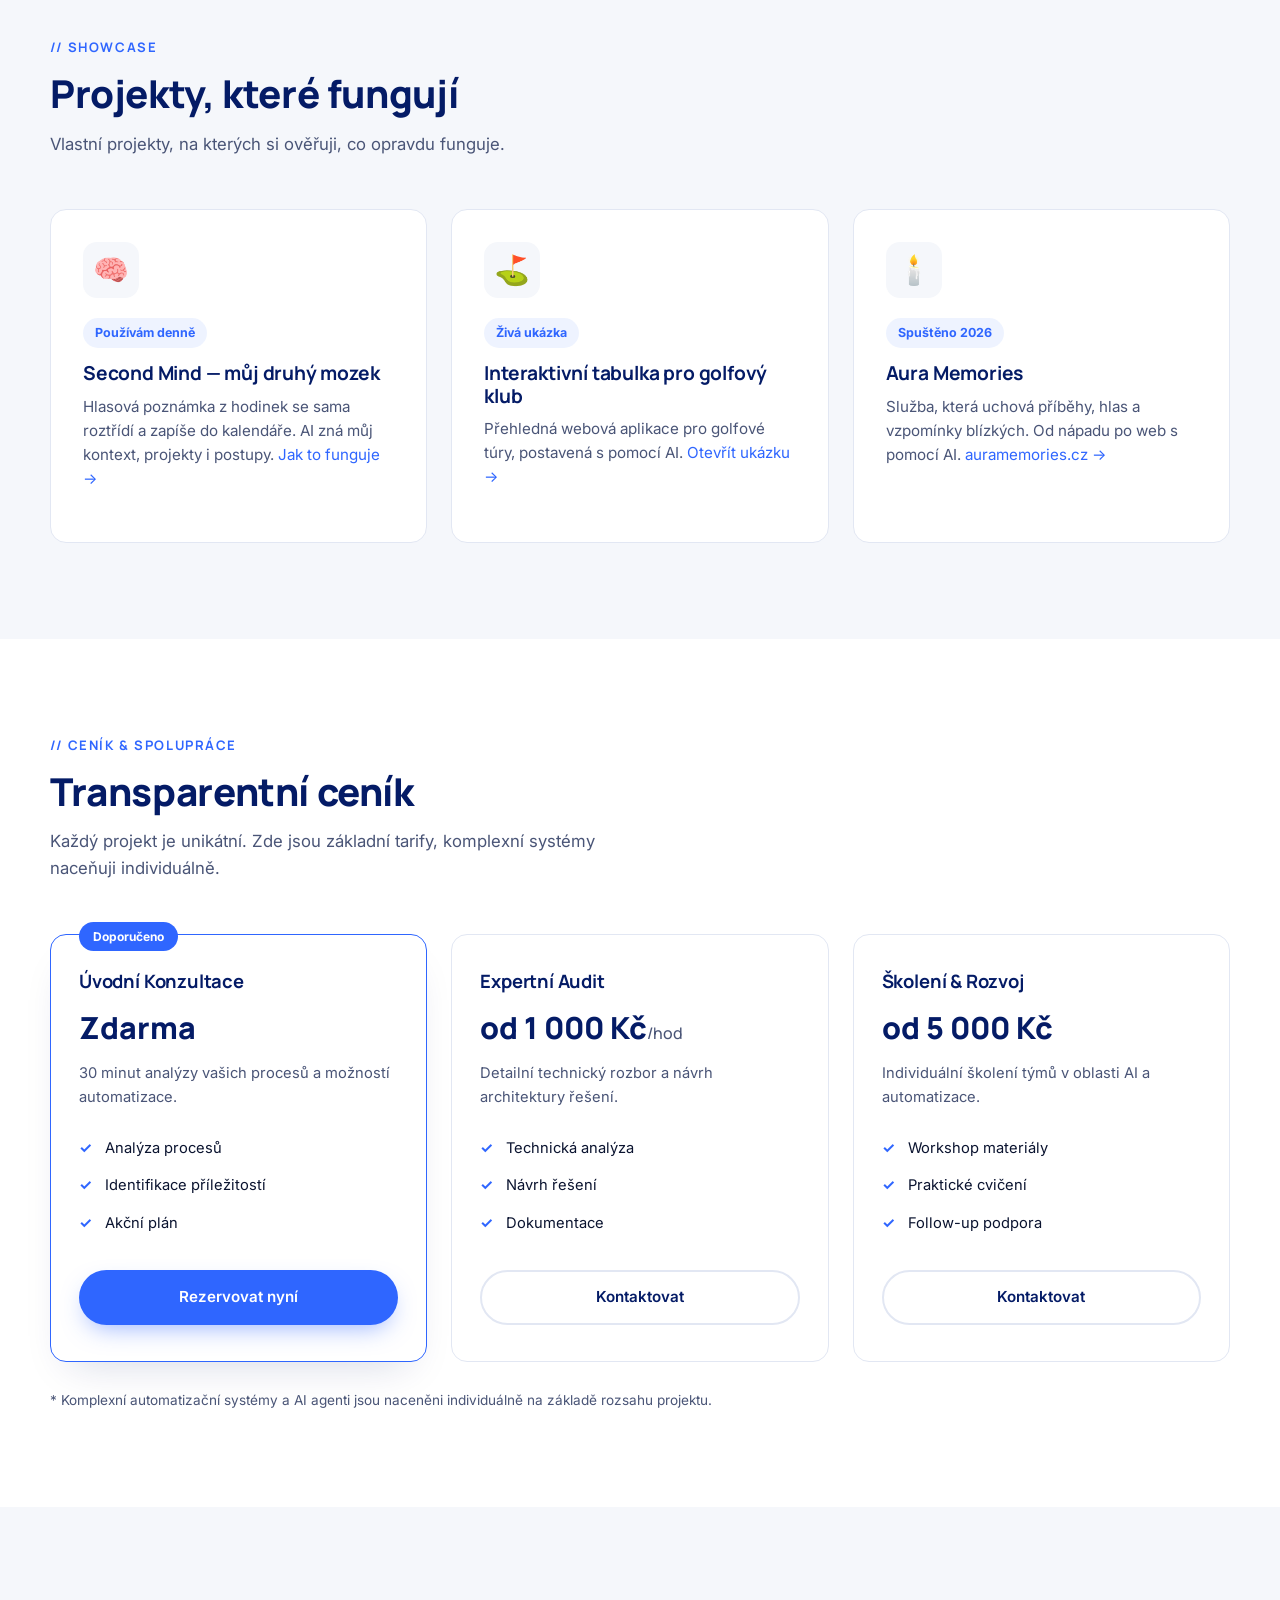
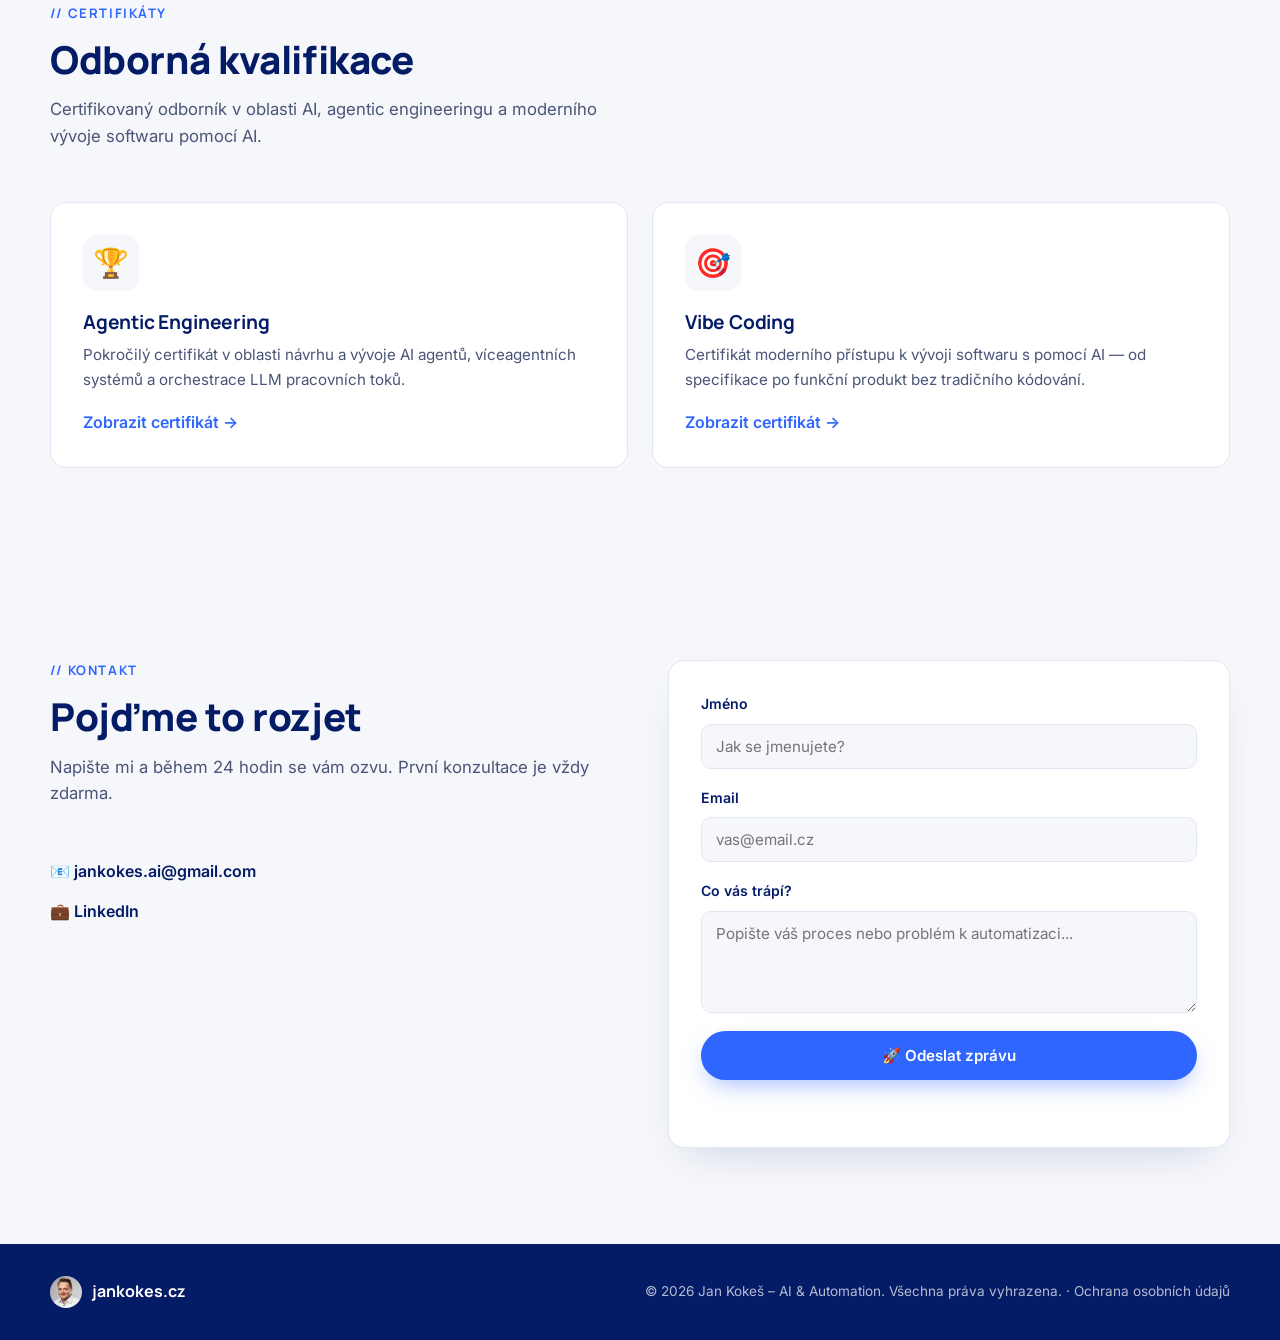
==== commit 3908f9b2: "Link privacy notice from site footer" ====
--- a/index.html
+++ b/index.html
@@ -8,7 +8,10 @@
 <link rel="preconnect" href="https://fonts.googleapis.com">
 <link rel="preconnect" href="https://fonts.gstatic.com" crossorigin>
 <link href="https://fonts.googleapis.com/css2?family=Manrope:wght@600;700;800&family=Inter:wght@400;500;600&display=swap" rel="stylesheet">
-<link rel="stylesheet" href="style.css">
+<link rel="icon" href="favicon.ico" sizes="any">
+<link rel="icon" type="image/png" sizes="32x32" href="favicon-32.png">
+<link rel="apple-touch-icon" href="apple-touch-icon.png">
+<link rel="stylesheet" href="style.css?v=2">
 </head>
 <body>
 
@@ -236,6 +239,7 @@
       <form class="contact-form" id="contactForm" action="https://api.web3forms.com/submit" method="POST">
         <input type="hidden" name="access_key" value="933d1fe5-aa3f-4f69-8b33-59ef19b9f9a7">
         <input type="hidden" name="subject" value="Nová zpráva z jankokes.cz">
+        <input type="hidden" name="zdroj" value="hlavni-stranka">
         <input type="checkbox" name="botcheck" class="hidden-field" style="display:none">
 
         <label>
@@ -264,10 +268,10 @@
       <img src="assets/koki_photo.png" alt="Jan Kokeš" class="footer-photo">
       <span>jankokes.cz</span>
     </div>
-    <p>© 2026 Jan Kokeš – AI &amp; Automation. Všechna práva vyhrazena.</p>
+    <p>© 2026 Jan Kokeš – AI &amp; Automation. Všechna práva vyhrazena. · <a href="ochrana-osobnich-udaju.html">Ochrana osobních údajů</a></p>
   </div>
 </footer>
 
-<script src="script.js"></script>
+<script src="script.js?v=2"></script>
 </body>
 </html>
--- a/style.css
+++ b/style.css
@@ -659,8 +659,8 @@
   min-height: 1.2em;
 }
 
-.form-status.success { color: #1a9e5c; }
-.form-status.error { color: #d6463f; }
+.form-status.success { color: #13703f; background: #e6f6ec; border: 1px solid #9fd8b4; border-radius: 12px; padding: 14px 16px; font-weight: 600; font-size: 1.05rem; }
+.form-status.error { color: #a8322c; background: #fdecea; border: 1px solid #f2b8b3; border-radius: 12px; padding: 14px 16px; font-weight: 600; }
 
 /* ===== FOOTER ===== */
 .footer {
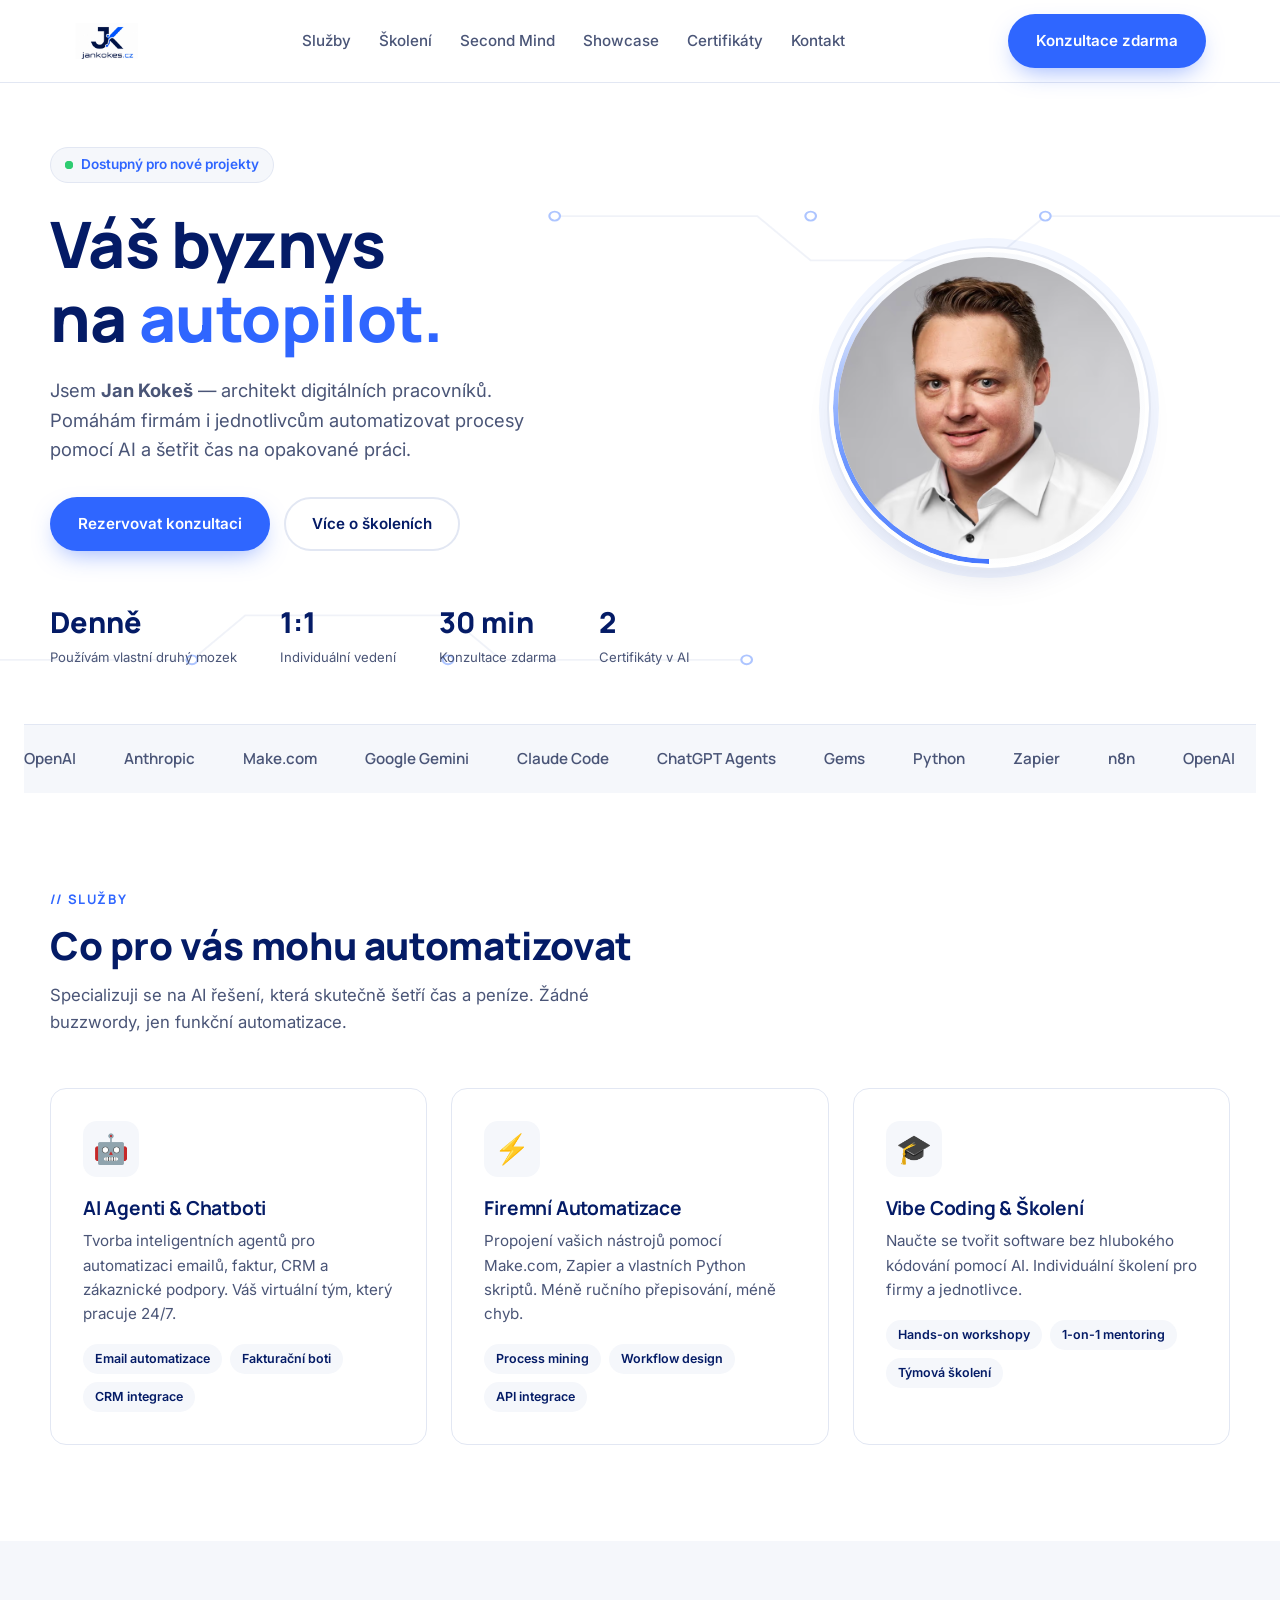
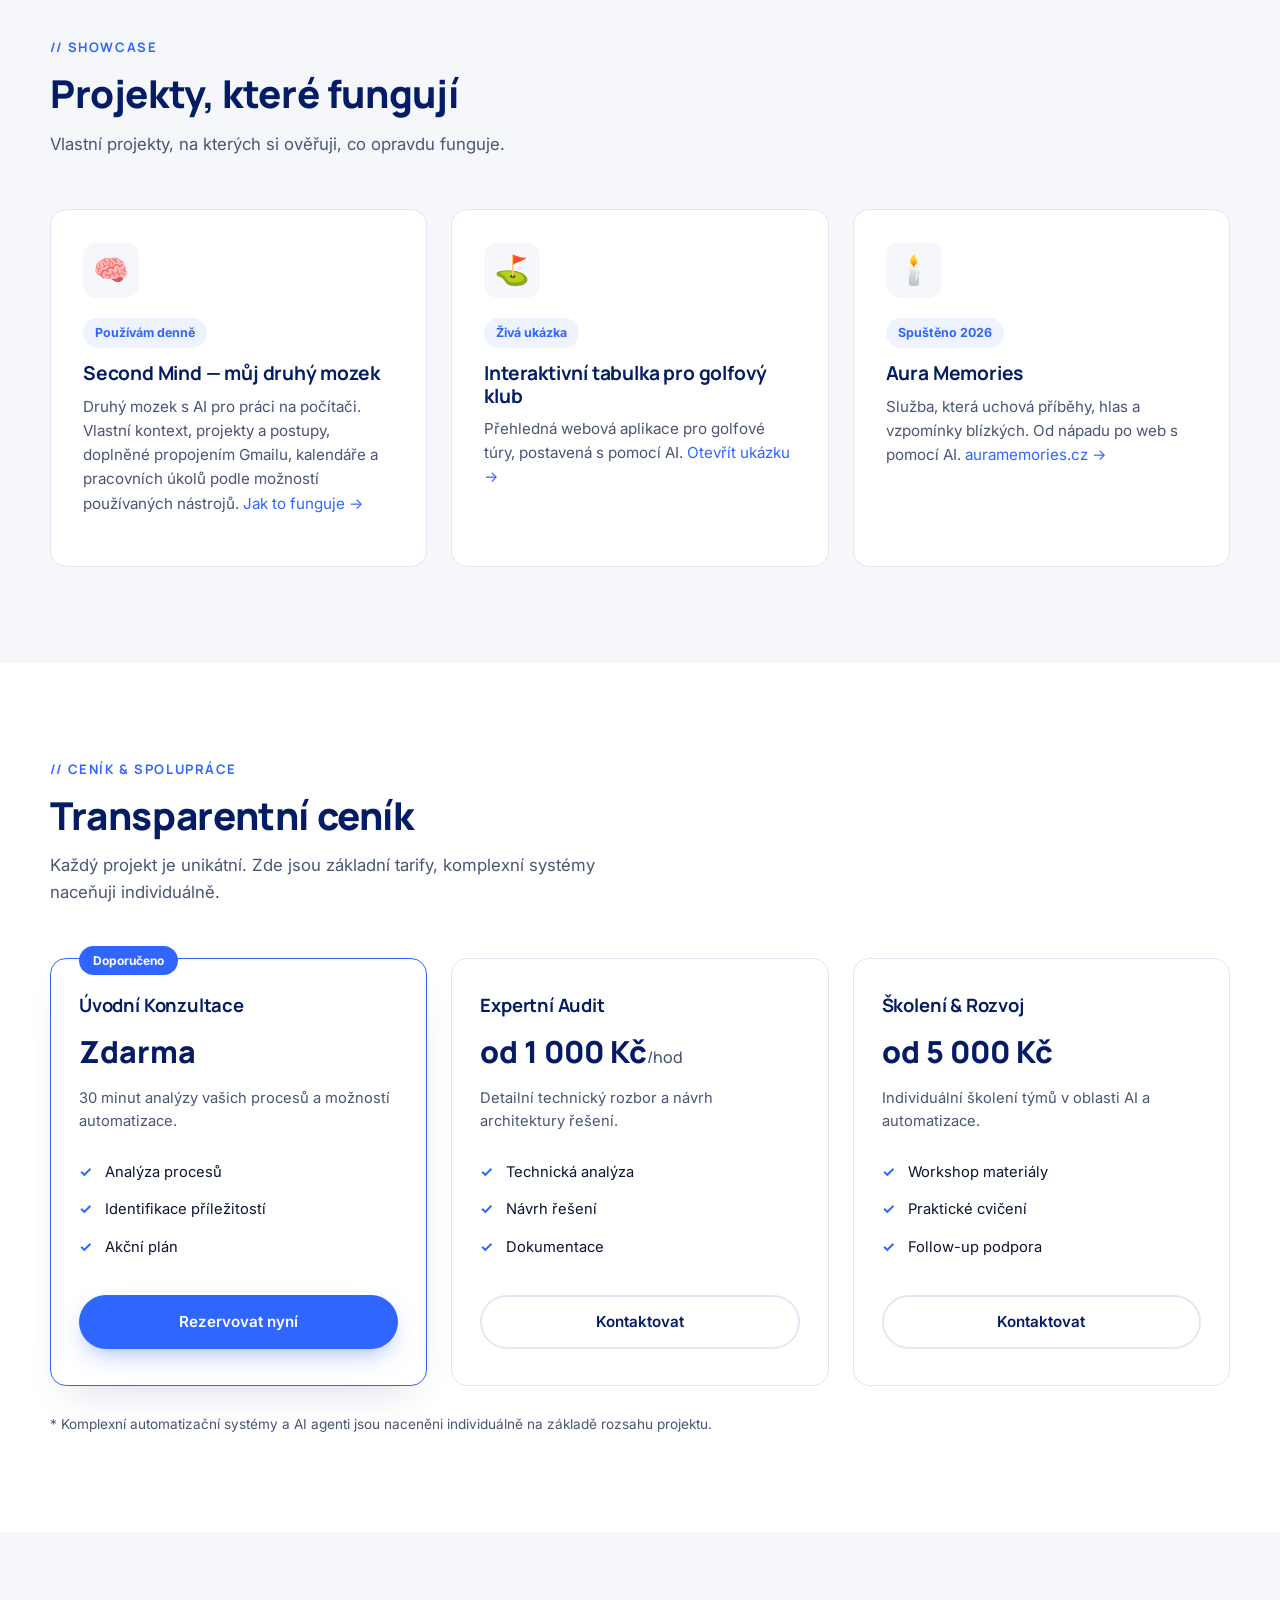
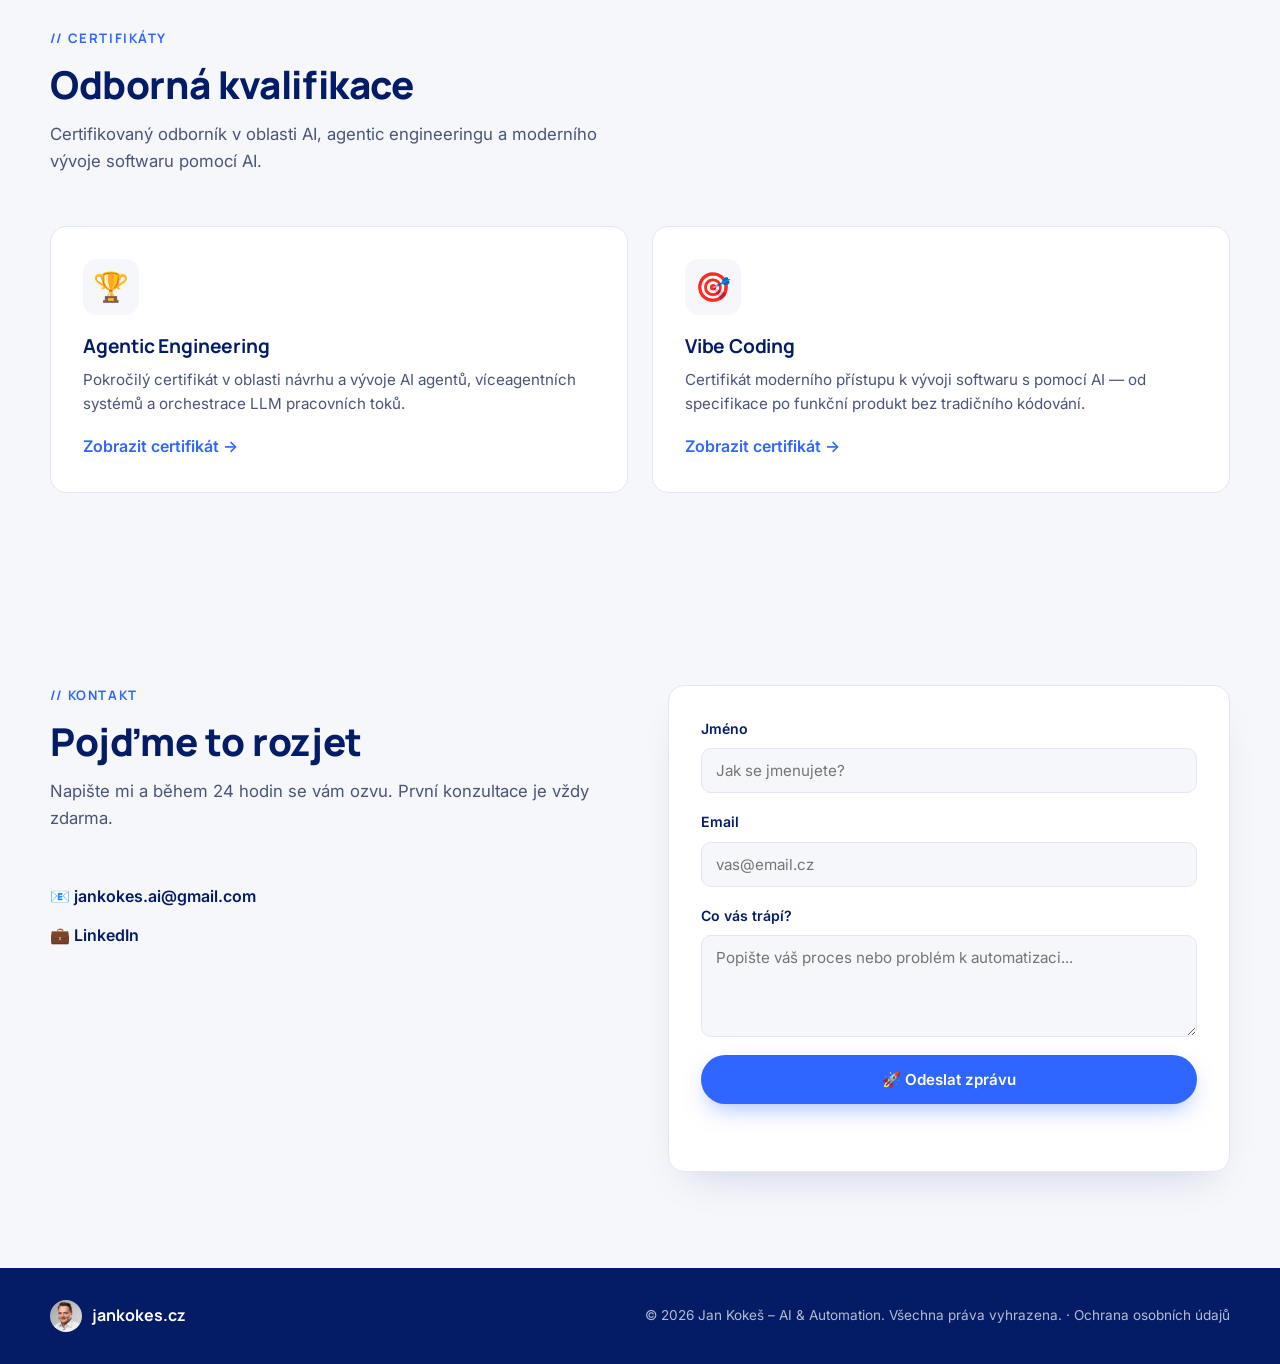
==== commit 65c720cd: "Remove unsupported watch recording claim from homepage" ====
--- a/index.html
+++ b/index.html
@@ -137,7 +137,7 @@
           <div class="card-icon">🧠</div>
           <span class="result-badge">Používám denně</span>
           <h3>Second Mind — můj druhý mozek</h3>
-          <p>Hlasová poznámka z hodinek se sama roztřídí a zapíše do kalendáře. AI zná můj kontext, projekty i postupy. <a href="second-mind.html" class="accent">Jak to funguje →</a></p>
+          <p>Druhý mozek s AI pro práci na počítači. Vlastní kontext, projekty a postupy, doplněné propojením Gmailu, kalendáře a pracovních úkolů podle možností používaných nástrojů. <a href="second-mind.html" class="accent">Jak to funguje →</a></p>
         </article>
         <article class="card card-stat">
           <div class="card-icon">⛳</div>
